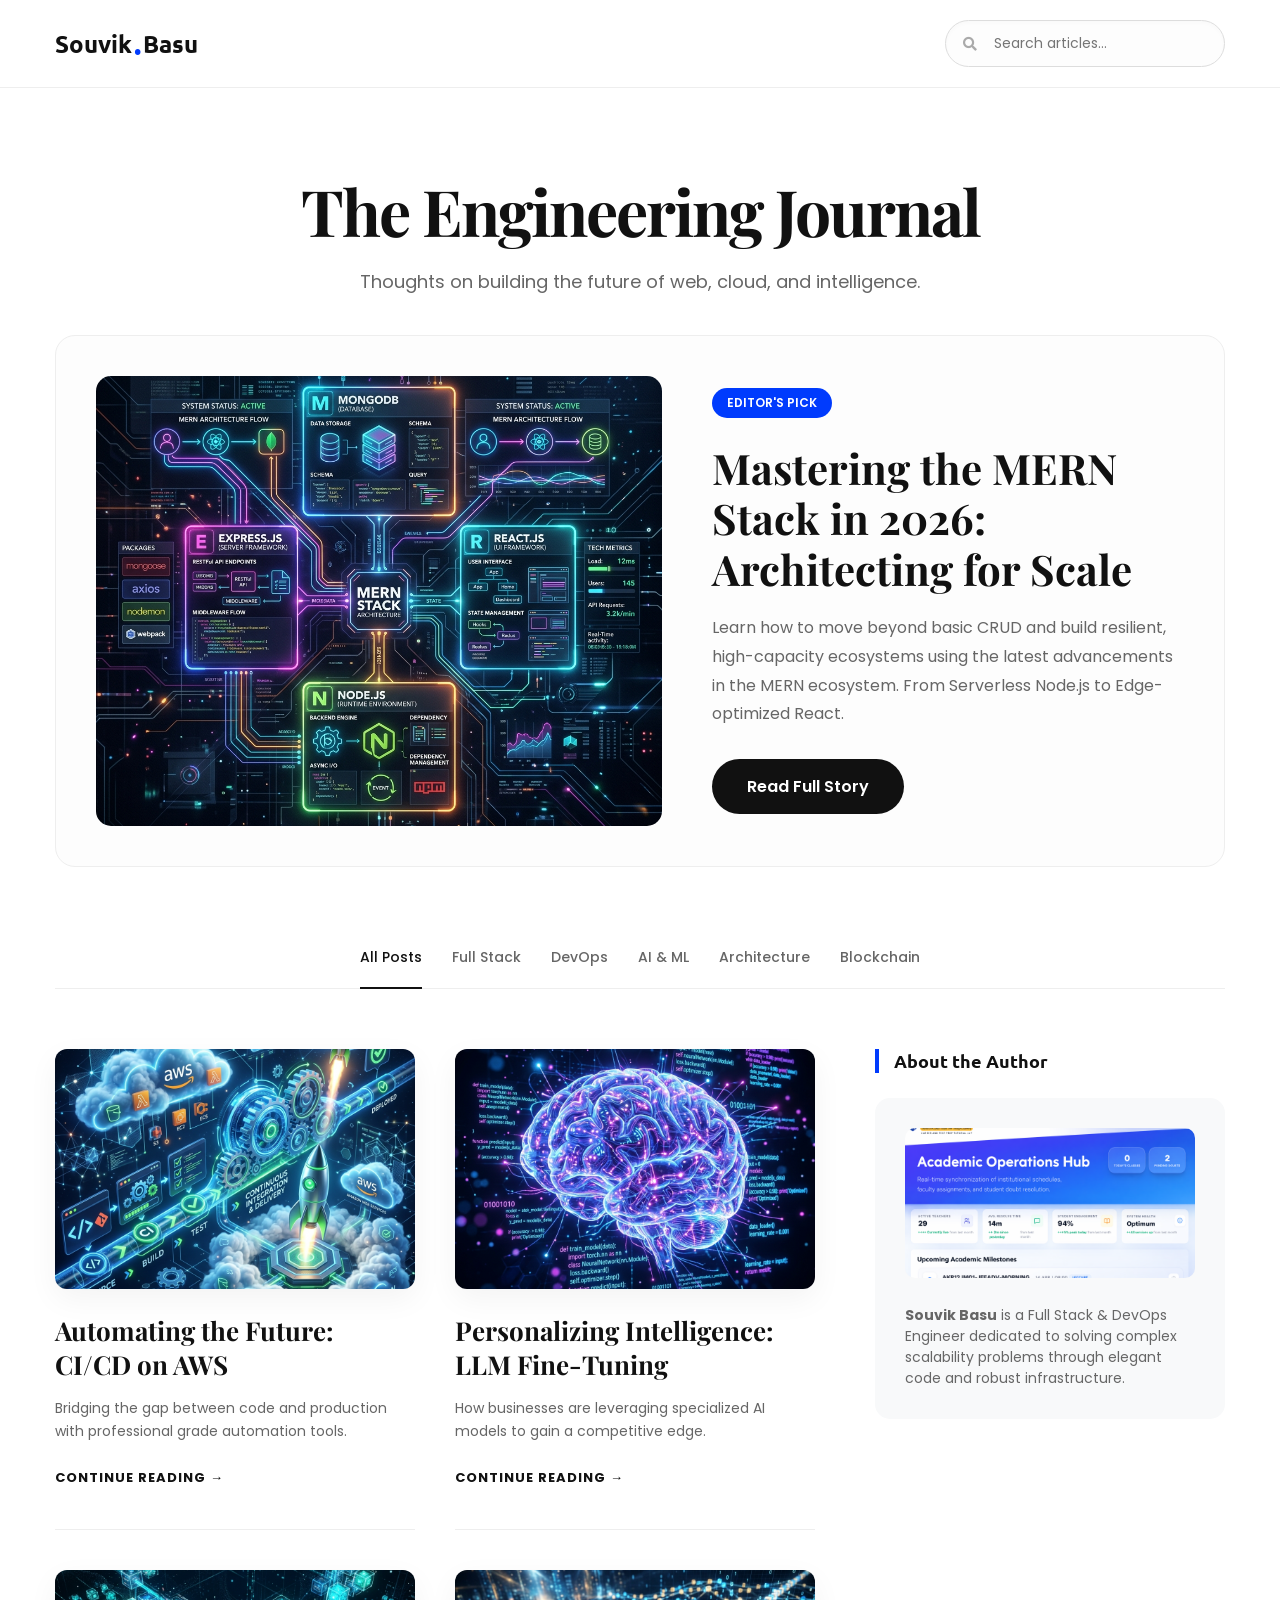
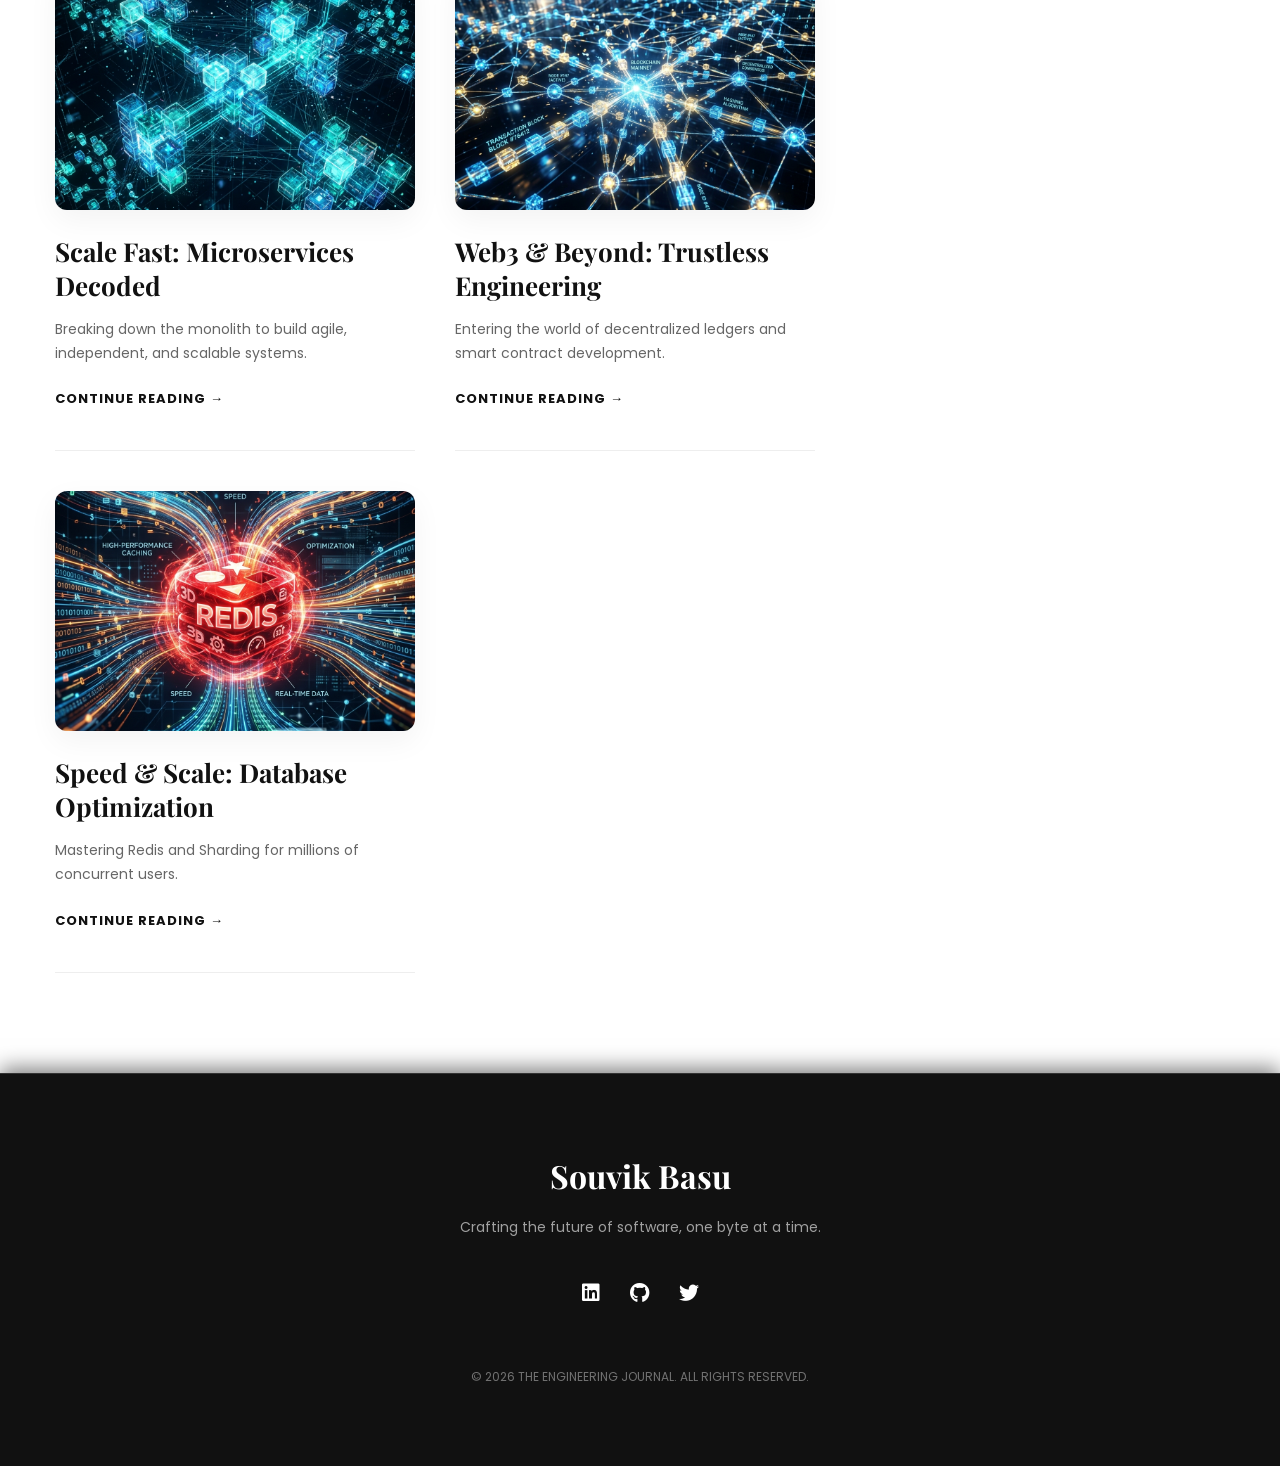
==== blogs.html @ b3b65bd6 "feat: implement blog section with new articles, image assets, and styling updates" ====
<!DOCTYPE html>
<html lang="en">
<head>
    <meta charset="UTF-8">
    <meta name="viewport" content="width=device-width, initial-scale=1.0">
    <title>The Engineering Journal | Souvik Basu</title>
    <link rel="stylesheet" href="style.css">
    <link rel="stylesheet" href="https://cdnjs.cloudflare.com/ajax/libs/font-awesome/5.15.3/css/all.min.css"/>
    <link href="https://fonts.googleapis.com/css2?family=Playfair+Display:wght@700&family=Poppins:wght@400;500;600;700&family=Ubuntu:wght@400;500;700&display=swap" rel="stylesheet">
    <style>
        :root {
            --primary-color: #111;
            --accent-blue: #003bfd;
            --text-muted: #666;
            --bg-light: #f8f9fa;
        }

        body { background: #fff; font-family: 'Poppins', sans-serif; color: #111; }
        
        .navbar {
            padding: 20px 0;
            border-bottom: 1px solid #eee;
            position: sticky;
            top: 0;
            background: rgba(255,255,255,0.95);
            backdrop-filter: blur(10px);
            z-index: 1000;
        }

        .max-width { max-width: 1250px; margin: auto; padding: 0 40px; }
        
        .nav-content { display: flex; justify-content: space-between; align-items: center; }
        .logo { font-family: 'Ubuntu', sans-serif; font-size: 24px; font-weight: 700; color: #111; text-decoration: none; }
        .logo span { color: var(--accent-blue); }

        /* Magazine Header */
        .magazine-header { padding: 80px 0 40px; text-align: center; }
        .magazine-header h1 { font-family: 'Playfair Display', serif; font-size: 64px; margin-bottom: 15px; letter-spacing: -2px; }
        .magazine-header p { font-size: 18px; color: var(--text-muted); max-width: 600px; margin: auto; }

        /* Featured Post */
        .featured-post {
            margin-bottom: 80px;
            display: grid;
            grid-template-columns: 1.2fr 1fr;
            gap: 50px;
            align-items: center;
            background: #fdfdfd;
            border-radius: 20px;
            padding: 40px;
            border: 1px solid #eee;
        }
        .featured-img { width: 100%; height: 450px; border-radius: 15px; overflow: hidden; }
        .featured-img img { width: 100%; height: 100%; object-fit: cover; transition: transform 0.5s; }
        .featured-post:hover .featured-img img { transform: scale(1.03); }
        
        .featured-content .tag { background: var(--accent-blue); color: #fff; padding: 6px 15px; border-radius: 30px; font-size: 12px; font-weight: 600; margin-bottom: 25px; display: inline-block; }
        .featured-content h2 { font-family: 'Playfair Display', serif; font-size: 42px; line-height: 1.2; margin-bottom: 20px; }
        .featured-content p { font-size: 16px; color: var(--text-muted); line-height: 1.8; margin-bottom: 30px; }
        .btn-featured { background: #111; color: #fff; padding: 15px 35px; border-radius: 30px; text-decoration: none; font-weight: 600; transition: 0.3s; display: inline-block; }
        .btn-featured:hover { background: var(--accent-blue); transform: translateY(-3px); }

        /* Category Filter */
        .filter-nav { display: flex; justify-content: center; gap: 30px; margin-bottom: 60px; border-bottom: 1px solid #eee; padding-bottom: 20px; }
        .filter-nav a { text-decoration: none; color: var(--text-muted); font-weight: 500; font-size: 14px; transition: 0.3s; position: relative; }
        .filter-nav a:hover, .filter-nav a.active { color: #111; }
        .filter-nav a.active::after { content: ''; position: absolute; bottom: -21px; left: 0; width: 100%; height: 2px; background: #111; }

        /* Blog Grid & Sidebar */
        .main-layout { display: grid; grid-template-columns: 1fr 350px; gap: 60px; }

        .blog-grid { display: grid; grid-template-columns: 1fr 1fr; gap: 40px; }
        .blog-card { 
            border-bottom: 1px solid #eee; 
            padding-bottom: 40px; 
            transition: all 0.4s cubic-bezier(0.165, 0.84, 0.44, 1);
            cursor: pointer;
            position: relative;
        }
        .blog-card:hover {
            transform: translateY(-8px);
        }
        .blog-img { 
            height: 240px; 
            border-radius: 12px; 
            overflow: hidden; 
            margin-bottom: 25px;
            box-shadow: 0 10px 30px rgba(0,0,0,0.05);
        }
        .blog-img img { 
            width: 100%; 
            height: 100%; 
            object-fit: cover; 
            transition: transform 0.6s cubic-bezier(0.165, 0.84, 0.44, 1);
        }
        .blog-card:hover .blog-img img {
            transform: scale(1.08);
        }
        .blog-info h3 { 
            font-family: 'Playfair Display', serif; 
            font-size: 26px; 
            margin-bottom: 15px; 
            line-height: 1.3;
            transition: color 0.3s;
        }
        .blog-card:hover h3 {
            color: var(--accent-blue);
        }
        .blog-info p { font-size: 14px; color: var(--text-muted); line-height: 1.7; margin-bottom: 20px; }
        .read-link { 
            color: #111; 
            font-weight: 700; 
            text-decoration: none; 
            font-size: 13px; 
            text-transform: uppercase; 
            letter-spacing: 1px;
            display: inline-flex;
            align-items: center;
            gap: 8px;
            transition: all 0.3s;
        }
        .blog-card:hover .read-link {
            color: var(--accent-blue);
            gap: 15px;
        }

        /* Sidebar Swag */
        .sidebar { position: sticky; top: 120px; height: fit-content; }
        .sidebar-section { margin-bottom: 50px; }
        .sidebar-section h4 { font-family: 'Ubuntu', sans-serif; font-size: 18px; border-left: 4px solid var(--accent-blue); padding-left: 15px; margin-bottom: 25px; }
        
        .about-box { background: var(--bg-light); padding: 30px; border-radius: 15px; }
        .about-box img { width: 100%; height: 150px; object-fit: cover; border-radius: 10px; margin-bottom: 20px; }
        .about-box p { font-size: 14px; color: var(--text-muted); }

        .newsletter-box { background: #111; color: #fff; padding: 30px; border-radius: 15px; }
        .newsletter-box input { width: 100%; padding: 12px; border: none; border-radius: 8px; margin: 20px 0 10px; background: #222; color: #fff; }
        .newsletter-box button { width: 100%; padding: 12px; border: none; border-radius: 8px; background: var(--accent-blue); color: #fff; font-weight: 600; cursor: pointer; }

        footer { background: #111; color: #fff; padding: 80px 0; text-align: center; margin-top: 100px; }

        @media (max-width: 1100px) {
            .main-layout { grid-template-columns: 1fr; }
            .featured-post { grid-template-columns: 1fr; }
            .featured-img { height: 350px; }
        }
        @media (max-width: 768px) {
            .blog-grid { grid-template-columns: 1fr; }
            .magazine-header h1 { font-size: 40px; }
        }
    </style>
</head>
<body>
    <nav class="navbar">
        <div class="max-width">
            <div class="nav-content" style="display: flex; justify-content: space-between; align-items: center; width: 100%;">
                <a href="index.html" class="logo" style="display: flex; align-items: center; gap: 2px;">Souvik<span style="color: var(--accent-blue); font-size: 30px; line-height: 0;">.</span>Basu</a>
                <div class="search-bar" style="position: relative; display: flex; align-items: center;">
                    <i class="fas fa-search" style="position: absolute; left: 18px; color: #aaa; font-size: 14px; pointer-events: none;"></i>
                    <input type="text" id="search-input" placeholder="Search articles..." style="padding: 12px 20px 12px 48px; border-radius: 30px; border: 1px solid #ddd; width: 280px; font-size: 14px; outline: none; transition: all 0.4s cubic-bezier(0.175, 0.885, 0.32, 1.275); background: #fdfdfd; font-family: 'Poppins', sans-serif; box-shadow: inset 0 2px 4px rgba(0,0,0,0.02);">
                    <style>
                        .search-bar input:focus {
                            border-color: var(--accent-blue);
                            background: #fff;
                            box-shadow: 0 10px 20px rgba(0, 59, 253, 0.08);
                            width: 350px;
                        }
                        .search-bar input:hover {
                            border-color: #bbb;
                        }
                    </style>
                </div>
            </div>
        </div>
    </nav>

    <header class="magazine-header">
        <div class="max-width">
            <h1>The Engineering Journal</h1>
            <p>Thoughts on building the future of web, cloud, and intelligence.</p>
        </div>
    </header>

    <main class="max-width">
        <!-- Featured Article -->
        <article class="featured-post" id="featured-hero">
            <div class="featured-img">
                <img src="blog images/mern-header.png" alt="MERN Stack">
            </div>
            <div class="featured-content">
                <span class="tag">EDITOR'S PICK</span>
                <h2>Mastering the MERN Stack in 2026: Architecting for Scale</h2>
                <p>Learn how to move beyond basic CRUD and build resilient, high-capacity ecosystems using the latest advancements in the MERN ecosystem. From Serverless Node.js to Edge-optimized React.</p>
                <a href="blog/mern-stack.html" class="btn-featured">Read Full Story</a>
            </div>
        </article>

        <!-- Filters -->
        <div class="filter-nav">
            <a href="#" class="filter-btn active" data-filter="all">All Posts</a>
            <a href="#" class="filter-btn" data-filter="fullstack">Full Stack</a>
            <a href="#" class="filter-btn" data-filter="devops">DevOps</a>
            <a href="#" class="filter-btn" data-filter="ai">AI & ML</a>
            <a href="#" class="filter-btn" data-filter="architecture">Architecture</a>
            <a href="#" class="filter-btn" data-filter="blockchain">Blockchain</a>
        </div>

        <div class="main-layout">
            <div class="blog-grid" id="blog-grid">
                <!-- Blog 1 (Copy of Featured for Grid) -->
                <div class="blog-card" data-category="fullstack">
                    <a href="blog/mern-stack.html" style="text-decoration: none; color: inherit; display: block;">
                        <div class="blog-img"><img src="blog images/mern-header.png" alt="MERN Stack"></div>
                        <div class="blog-info">
                            <h3>Mastering the MERN Stack in 2026</h3>
                            <p>Deep dive into creating scalable, production-ready applications with modern best practices.</p>
                            <span class="read-link">Continue Reading &rarr;</span>
                        </div>
                    </a>
                </div>

                <!-- Blog 2 -->
                <div class="blog-card" data-category="devops">
                    <a href="blog/devops-pipeline.html" style="text-decoration: none; color: inherit; display: block;">
                        <div class="blog-img"><img src="blog images/cicd-header.png" alt="DevOps"></div>
                        <div class="blog-info">
                            <h3>Automating the Future: CI/CD on AWS</h3>
                            <p>Bridging the gap between code and production with professional grade automation tools.</p>
                            <span class="read-link">Continue Reading &rarr;</span>
                        </div>
                    </a>
                </div>

                <!-- Blog 3 -->
                <div class="blog-card" data-category="ai">
                    <a href="blog/ai-finetuning.html" style="text-decoration: none; color: inherit; display: block;">
                        <div class="blog-img"><img src="blog images/ai-header.png" alt="AI LLM"></div>
                        <div class="blog-info">
                            <h3>Personalizing Intelligence: LLM Fine-Tuning</h3>
                            <p>How businesses are leveraging specialized AI models to gain a competitive edge.</p>
                            <span class="read-link">Continue Reading &rarr;</a></span>
                        </div>
                    </a>
                </div>

                <!-- Blog 4 -->
                <div class="blog-card" data-category="architecture">
                    <a href="blog/microservices-architecture.html" style="text-decoration: none; color: inherit; display: block;">
                        <div class="blog-img"><img src="blog images/micro-header.png" alt="Microservices"></div>
                        <div class="blog-info">
                            <h3>Scale Fast: Microservices Decoded</h3>
                            <p>Breaking down the monolith to build agile, independent, and scalable systems.</p>
                            <span class="read-link">Continue Reading &rarr;</span>
                        </div>
                    </a>
                </div>

                <!-- Blog 5 -->
                <div class="blog-card" data-category="blockchain">
                    <a href="blog/blockchain-basics.html" style="text-decoration: none; color: inherit; display: block;">
                        <div class="blog-img"><img src="blog images/blockchain-header.png" alt="Blockchain"></div>
                        <div class="blog-info">
                            <h3>Web3 & Beyond: Trustless Engineering</h3>
                            <p>Entering the world of decentralized ledgers and smart contract development.</p>
                            <span class="read-link">Continue Reading &rarr;</span>
                        </div>
                    </a>
                </div>

                <!-- Blog 6 -->
                <div class="blog-card" data-category="architecture">
                    <a href="blog/database-optimization.html" style="text-decoration: none; color: inherit; display: block;">
                        <div class="blog-img"><img src="blog images/db-header.png" alt="Database Optimization"></div>
                        <div class="blog-info">
                            <h3>Speed & Scale: Database Optimization</h3>
                            <p>Mastering Redis and Sharding for millions of concurrent users.</p>
                            <span class="read-link">Continue Reading &rarr;</span>
                        </div>
                    </a>
                </div>
            </div>

            <!-- Sidebar -->
            <aside class="sidebar">
                <div class="sidebar-section">
                    <h4>About the Author</h4>
                    <div class="about-box">
                        <img src="project images /adhyayanedu.png" alt="Souvik">
                        <p><strong>Souvik Basu</strong> is a Full Stack & DevOps Engineer dedicated to solving complex scalability problems through elegant code and robust infrastructure.</p>
                    </div>
                </div>
            </aside>
        </div>
    </main>

    <script>
        const searchInput = document.getElementById('search-input');
        const filterBtns = document.querySelectorAll('.filter-btn');
        const blogCards = document.querySelectorAll('.blog-card');
        const featuredHero = document.getElementById('featured-hero');
        let activeFilter = 'all';

        // Combined Filter Function
        function updateDisplay() {
            const searchTerm = searchInput.value.toLowerCase();
            let visibleInGrid = 0;

            blogCards.forEach(card => {
                const category = card.getAttribute('data-category');
                const title = card.querySelector('h3').innerText.toLowerCase();
                const text = card.querySelector('p').innerText.toLowerCase();
                
                const matchesCategory = (activeFilter === 'all' || activeFilter === category);
                const matchesSearch = (title.includes(searchTerm) || text.includes(searchTerm));

                // Redundancy check: don't show MERN in grid if we are in 'all' view with no search (it's in the hero)
                const isRedundantMern = (activeFilter === 'all' && category === 'fullstack' && searchTerm === '');

                if (matchesCategory && matchesSearch && !isRedundantMern) {
                    card.style.display = 'block';
                    card.style.animation = 'fadeIn 0.5s ease forwards';
                    visibleInGrid++;
                } else {
                    card.style.display = 'none';
                }
            });

            // Handle Hero visibility
            if (activeFilter === 'all' && searchTerm === '') {
                featuredHero.style.display = 'grid';
            } else if (activeFilter === 'fullstack' && searchTerm === '') {
                // Keep hero if specifically looking for fullstack with no search
                featuredHero.style.display = 'grid';
            } else {
                featuredHero.style.display = 'none';
            }
        }

        // Search Listener
        searchInput.addEventListener('input', updateDisplay);

        // Category Listeners
        filterBtns.forEach(btn => {
            btn.addEventListener('click', (e) => {
                e.preventDefault();
                activeFilter = btn.getAttribute('data-filter');
                filterBtns.forEach(b => b.classList.remove('active'));
                btn.classList.add('active');
                updateDisplay();
            });
        });
        
        // Initial setup
        updateDisplay();
    </script>

    <style>
        @keyframes fadeIn {
            from { opacity: 0; transform: translateY(10px); }
            to { opacity: 1; transform: translateY(0); }
        }
    </style>



    <footer>
        <div class="max-width">
            <h2 style="font-family: 'Playfair Display', serif; font-size: 32px; margin-bottom: 20px;">Souvik Basu</h2>
            <p style="opacity: 0.6; font-size: 14px; margin-bottom: 40px;">Crafting the future of software, one byte at a time.</p>
            <div style="display: flex; justify-content: center; gap: 30px; font-size: 20px;">
                <a href="https://www.linkedin.com/in/souvik-basu-99a4581a2/" target="_blank" style="color: #fff;"><i class="fab fa-linkedin"></i></a>
                <a href="#" style="color: #fff;"><i class="fab fa-github"></i></a>
                <a href="#" style="color: #fff;"><i class="fab fa-twitter"></i></a>
            </div>
            <p style="margin-top: 60px; font-size: 12px; opacity: 0.4;">&copy; 2026 THE ENGINEERING JOURNAL. ALL RIGHTS RESERVED.</p>
        </div>
    </footer>
</body>
</html>
---- style.css ----
/*  import google fonts */
@import url("https://fonts.googleapis.com/css2?family=Poppins:wght@400;500;600;700&family=Ubuntu:wght@400;500;700&display=swap");

* {
  margin: 0;
  padding: 0;
  -webkit-box-sizing: border-box;
  box-sizing: border-box;
  text-decoration: none;
}

html {
  scroll-behavior: smooth;
}

/* custom scroll bar */
::-webkit-scrollbar {
  width: 20px;
}

::-webkit-scrollbar-track {
  background: #f1f1f1;
}

::-webkit-scrollbar-thumb {
  background: #888;
}

::-webkit-scrollbar-thumb:hover {
  background: #555;
}

/* all similar content styling codes */
section {
  padding: 100px 0;
}

.max-width {
  max-width: 1300px;
  padding: 0 80px;
  margin: auto;
}

.about,
.services,
.skills,
.teams,
.contact,
footer {
  font-family: 'Poppins', sans-serif;
}

.about .about-content,
.services .serv-content,
.skills .skills-content,
.contact .contact-content {
  display: -webkit-box;
  display: -ms-flexbox;
  display: flex;
  -ms-flex-wrap: wrap;
  flex-wrap: wrap;
  -webkit-box-align: center;
  -ms-flex-align: center;
  align-items: center;
  -webkit-box-pack: justify;
  -ms-flex-pack: justify;
  justify-content: space-between;
}

section .title {
  position: relative;
  text-align: center;
  font-size: 40px;
  font-weight: 500;
  margin-bottom: 60px;
  padding-bottom: 20px;
  font-family: 'Ubuntu', sans-serif;
}

section .title::before {
  content: "";
  position: absolute;
  bottom: 0px;
  left: 50%;
  width: 180px;
  height: 3px;
  background: #111;
  -webkit-transform: translateX(-50%);
  transform: translateX(-50%);
}

section .title::after {
  position: absolute;
  bottom: -8px;
  left: 50%;
  font-size: 20px;
  color: #03f8f8;
  padding: 0 5px;
  background: #fff;
  -webkit-transform: translateX(-50%);
  transform: translateX(-50%);
}

/* navbar styling */
.navbar {
  position: fixed;
  width: 100%;
  z-index: 999;
  padding: 30px 0;
  font-family: 'Ubuntu', sans-serif;
  -webkit-transition: all 0.3s ease;
  transition: all 0.3s ease;
}

.navbar.sticky {
  padding: 15px 0;
  background: #003bfd;
}

.navbar .max-width {
  display: -webkit-box;
  display: -ms-flexbox;
  display: flex;
  -webkit-box-align: center;
  -ms-flex-align: center;
  align-items: center;
  -webkit-box-pack: justify;
  -ms-flex-pack: justify;
  justify-content: space-between;
}

.navbar .logo a {
  color: #fff;
  font-size: 35px;
  font-weight: 600;
}

.navbar .logo a span {
  color: #003bfd;
  -webkit-transition: all 0.3s ease;
  transition: all 0.3s ease;
}

.navbar.sticky .logo a span {
  color: #fff;
}

.navbar .menu li {
  list-style: none;
  display: inline-block;
}

.navbar .menu li a {
  display: block;
  color: #fff;
  font-size: 18px;
  font-weight: 500;
  margin-left: 25px;
  -webkit-transition: color 0.3s ease;
  transition: color 0.3s ease;
}

.navbar .menu li a:hover {
  color: #003bfd;
}

.navbar.sticky .menu li a:hover {
  color: #fff;
}

/* menu btn styling */
.menu-btn {
  color: #fff;
  font-size: 23px;
  cursor: pointer;
  display: none;
}

.scroll-up-btn {
  position: fixed;
  height: 45px;
  width: 42px;
  background: #003bfd;
  right: 30px;
  bottom: 10px;
  text-align: center;
  line-height: 45px;
  color: #fff;
  z-index: 9999;
  font-size: 30px;
  border-radius: 6px;
  border-bottom-width: 2px;
  cursor: pointer;
  opacity: 0;
  pointer-events: none;
  -webkit-transition: all 0.3s ease;
  transition: all 0.3s ease;
}

.scroll-up-btn.show {
  bottom: 30px;
  opacity: 1;
  pointer-events: auto;
}

.scroll-up-btn:hover {
  -webkit-filter: brightness(90%);
  filter: brightness(90%);
}

/* home section styling */
.home {
  display: -webkit-box;
  display: -ms-flexbox;
  display: flex;
  background: url("/banner1 .jpg") no-repeat center;
  height: 100vh;
  color: #fff;
  min-height: 500px;
  background-size: cover;
  background-attachment: fixed;
  font-family: 'Ubuntu', sans-serif;
}

.home .max-width {
  width: 100%;
  display: -webkit-box;
  display: -ms-flexbox;
  display: flex;
}

.home .max-width .row {
  margin-right: 0;
}

.home .home-content .text-1 {
  font-size: 27px;
}

.home .home-content .text-2 {
  font-size: 75px;
  font-weight: 600;
  margin-left: -3px;
}

.home .home-content .text-3 {
  font-size: 40px;
  margin: 5px 0;
}

.home .home-content .text-3 span {
  color: #003bfd;
  font-weight: 500;
}

.home .home-content a {
  display: inline-block;
  background: #003bfd;
  color: #fff;
  font-size: 25px;
  padding: 12px 36px;
  margin-top: 20px;
  font-weight: 400;
  border-radius: 6px;
  border: 2px solid #003bfd;
  -webkit-transition: all 0.3s ease;
  transition: all 0.3s ease;
}

.home .home-content a:hover {
  color: #003bfd;
  background: none;
}

/* about section styling */
.about .title::after {
  content: "who i am";
  color: blue;
}

.about .about-content .left {
  width: 45%;
}

.about .about-content .left img {
  height: 400px;
  width: 400px;
  -o-object-fit: cover;
  object-fit: cover;
  border-radius: 6px;
}

.about .about-content .right {
  width: 55%;
}

.about .about-content .right .text {
  font-size: 25px;
  font-weight: 600;
  margin-bottom: 10px;
}

.about .about-content .right .text span {
  color: #003bfd;
}

.about .about-content .right p {
  text-align: justify;
}

.about .about-content .right a {
  display: inline-block;
  background: #003bfd;
  color: #fff;
  font-size: 20px;
  font-weight: 500;
  padding: 10px 30px;
  margin-top: 20px;
  border-radius: 6px;
  border: 2px solid #003bfd;
  -webkit-transition: all 0.3s ease;
  transition: all 0.3s ease;
}

.about .about-content .right a:hover {
  color: #003bfd;
  background: none;
}

/* services section styling */
.services,
.teams {
  color: #fff;
  background: #111;
}

.services .title::before,
.teams .title::before {
  background: #fff;
}

.services .title::after,
.teams .title::after {
  background: #111;
  content: "what i provide";
}

.services .serv-content .card {
  width: calc(33% - 20px);
  background: #222;
  text-align: center;
  border-radius: 6px;
  padding: 50px 25px;
  cursor: pointer;
  -webkit-transition: all 0.3s ease;
  transition: all 0.3s ease;
}

.services .serv-content .card:hover {
  background: #003bfd;
}

.services .serv-content .card .box {
  -webkit-transition: all 0.3s ease;
  transition: all 0.3s ease;
}

.services .serv-content .card:hover .box {
  -webkit-transform: scale(1.05);
  transform: scale(1.05);
}

.services .serv-content .card i {
  font-size: 50px;
  color: #003bfd;
  -webkit-transition: color 0.3s ease;
  transition: color 0.3s ease;
}

.services .serv-content .card:hover i {
  color: #fff;
}

.services .serv-content .card .text {
  font-size: 25px;
  font-weight: 500;
  margin: 10px 0 7px 0;
}

/* skills section styling */
.skills .title::after {
  content: "what i know";
}

.skills .skills-content .column {
  width: calc(50% - 30px);
}

.skills .skills-content .left .text {
  font-size: 20px;
  font-weight: 600;
  margin-bottom: 10px;
}

.skills .skills-content .left p {
  text-align: justify;
}

.skills .skills-content .left a {
  display: inline-block;
  background: #003bfd;
  color: #fff;
  font-size: 18px;
  font-weight: 500;
  padding: 8px 16px;
  margin-top: 20px;
  border-radius: 6px;
  border: 2px solid #003bfd;
  -webkit-transition: all 0.3s ease;
  transition: all 0.3s ease;
}

.skills .skills-content .left a:hover {
  color: #003bfd;
  background: none;
}

.skills .skills-content .right .bars {
  margin-bottom: 15px;
}

.skills .skills-content .right .info {
  display: -webkit-box;
  display: -ms-flexbox;
  display: flex;
  margin-bottom: 5px;
  -webkit-box-align: center;
  -ms-flex-align: center;
  align-items: center;
  -webkit-box-pack: justify;
  -ms-flex-pack: justify;
  justify-content: space-between;
}

.skills .skills-content .right span {
  font-weight: 500;
  font-size: 18px;
}

.skills .skills-content .right .line {
  height: 5px;
  width: 100%;
  background: lightgrey;
  position: relative;
}

.skills .skills-content .right .line::before {
  content: "";
  position: absolute;
  height: 100%;
  left: 0;
  top: 0;
  background: #003bfd;
}

.skills-content .right .html::before {
  width: 100%;
}

.skills-content .right .css::before {
  width: 100%;
}

.skills-content .right .js::before {
  width: 100%;
}

.skills-content .right .php::before {
  width: 100%;
}

.skills-content .right .mysql::before {
  width: 100%;
}

/* teams section styling */
.teams .title::after {
  content: "who with me";
}

.teams .carousel .card {
  background: #222;
  border-radius: 6px;
  padding: 25px 35px;
  text-align: center;
  overflow: hidden;
  -webkit-transition: all 0.3s ease;
  transition: all 0.3s ease;
}

.teams .carousel .card:hover {
  background: #003bfd;
}

.teams .carousel .card .box {
  display: -webkit-box;
  display: -ms-flexbox;
  display: flex;
  -webkit-box-orient: vertical;
  -webkit-box-direction: normal;
  -ms-flex-direction: column;
  flex-direction: column;
  -webkit-box-align: center;
  -ms-flex-align: center;
  align-items: center;
  -webkit-box-pack: center;
  -ms-flex-pack: center;
  justify-content: center;
  -webkit-transition: all 0.3s ease;
  transition: all 0.3s ease;
}

.teams .carousel .card:hover .box {
  -webkit-transform: scale(1.05);
  transform: scale(1.05);
}

.teams .carousel .card .text {
  font-size: 25px;
  font-weight: 500;
  margin: 10px 0 7px 0;
}

.teams .carousel .card img {
  height: 150px;
  width: 150px;
  -o-object-fit: cover;
  object-fit: cover;
  border-radius: 50%;
  border: 5px solid #003bfd;
  -webkit-transition: all 0.3s ease;
  transition: all 0.3s ease;
}

.teams .carousel .card:hover img {
  border-color: #fff;
}

.owl-dots {
  text-align: center;
  margin-top: 20px;
}

.owl-dot {
  height: 13px;
  width: 13px;
  margin: 0 5px;
  outline: none !important;
  border-radius: 50%;
  border: 2px solid #003bfd !important;
  -webkit-transition: all 0.3s ease;
  transition: all 0.3s ease;
}

.owl-dot.active {
  width: 35px;
  border-radius: 14px;
}

.owl-dot.active,
.owl-dot:hover {
  background: #003bfd !important;
}

/* contact section styling */
.contact .title::after {
  content: "get in touch";
  background-color: #fff;
}

.contact .contact-content .column {
  width: calc(50% - 30px);
}

.contact .contact-content .text {
  font-size: 20px;
  font-weight: 600;
  margin-bottom: 10px;
}

.contact .contact-content .left p {
  text-align: justify;
}

.contact .contact-content .left .icons {
  margin: 10px 0;
}

.contact .contact-content .row {
  display: -webkit-box;
  display: -ms-flexbox;
  display: flex;
  height: 65px;
  -webkit-box-align: center;
  -ms-flex-align: center;
  align-items: center;
}

.contact .contact-content .row .info {
  margin-left: 30px;
}

.contact .contact-content .row i {
  font-size: 25px;
  color: #003bfd;
}

.contact .contact-content .info .head {
  font-weight: 500;
}

.contact .contact-content .info .sub-title {
  color: #333;
}

.contact .right form .fields {
  display: -webkit-box;
  display: -ms-flexbox;
  display: flex;
}

.contact .right form .field,
.contact .right form .fields .field {
  height: 45px;
  width: 100%;
  margin-bottom: 15px;
}

.contact .right form .textarea {
  height: 80px;
  width: 100%;
}

.contact .right form .name {
  margin-right: 10px;
}

.contact .right form .field input,
.contact .right form .textarea textarea {
  height: 100%;
  width: 100%;
  border: 1px solid lightgrey;
  border-radius: 6px;
  outline: none;
  padding: 0 15px;
  font-size: 17px;
  font-family: 'Poppins', sans-serif;
  -webkit-transition: all 0.3s ease;
  transition: all 0.3s ease;
}

.contact .right form .field input:focus,
.contact .right form .textarea textarea:focus {
  border-color: #003bfd;
}

.contact .right form .textarea textarea {
  padding-top: 10px;
  resize: none;
}

.contact .right form .button-area {
  display: -webkit-box;
  display: -ms-flexbox;
  display: flex;
  -webkit-box-align: center;
  -ms-flex-align: center;
  align-items: center;
}

.right form .button-area button {
  color: #fff;
  display: block;
  width: 160px !important;
  height: 45px;
  outline: none;
  font-size: 18px;
  font-weight: 500;
  border-radius: 6px;
  cursor: pointer;
  -ms-flex-wrap: nowrap;
  flex-wrap: nowrap;
  background: #003bfd;
  border: 2px solid #003bfd;
  -webkit-transition: all 0.3s ease;
  transition: all 0.3s ease;
}

.right form .button-area button:hover {
  color: #003bfd;
  background: none;
}

/* footer section styling */
footer {
    background: linear-gradient(135deg, #0b0b0b 0%, #1a1a1a 100%);
    padding: 30px 23px;
    color: #fff;
    text-align: center;
    position: relative;
    box-shadow: 0 -5px 20px rgba(0,0,0,0.5);
    border-top: 1px solid #333;
}

.footer-content {
    display: flex;
    flex-direction: column;
    align-items: center;
    justify-content: center;
    font-size: 16px;
    letter-spacing: 1px;
}

.footer-content span {
    display: flex;
    align-items: center;
    gap: 8px;
}

footer span a.creator-name {
    color: #003bfd;
    text-decoration: none;
    font-weight: 600;
    font-size: 20px;
    transition: all 0.3s ease;
    text-shadow: 0 0 10px rgba(0, 59, 253, 0.4);
}

footer span a.creator-name:hover {
    color: #03f8f8;
    text-shadow: 0 0 20px rgba(3, 248, 248, 0.8);
    transform: scale(1.05);
}

.heart-icon {
    color: #ff0040;
    animation: heartbeat 1.5s infinite;
}

@keyframes heartbeat {
    0% { transform: scale(1); }
    15% { transform: scale(1.3); }
    30% { transform: scale(1); }
    45% { transform: scale(1.3); }
    60% { transform: scale(1); }
    100% { transform: scale(1); }
}

.copyright-text {
    margin-top: 10px;
    font-size: 14px;
    color: #aaaaaa;
}

/* responsive media query start */
@media (max-width: 1104px) {
  .about .about-content .left img {
    height: 350px;
    width: 350px;
  }
}

@media (max-width: 991px) {
  .max-width {
    padding: 0 50px;
  }
}

@media (max-width: 947px) {
  .menu-btn {
    display: block;
    z-index: 999;
  }

  .menu-btn i.active:before {
    content: "\f00d";
  }

  .navbar .menu {
    position: fixed;
    height: 100vh;
    width: 100%;
    left: -100%;
    top: 0;
    background: #111;
    text-align: center;
    padding-top: 80px;
    -webkit-transition: all 0.3s ease;
    transition: all 0.3s ease;
  }

  .navbar .menu.active {
    left: 0;
  }

  .navbar .menu li {
    display: block;
  }

  .navbar .menu li a {
    display: inline-block;
    margin: 20px 0;
    font-size: 25px;
  }

  .home .home-content .text-2 {
    font-size: 70px;
  }

  .home .home-content .text-3 {
    font-size: 35px;
  }

  .home .home-content a {
    font-size: 23px;
    padding: 10px 30px;
  }

  .max-width {
    max-width: 930px;
  }

  .about .about-content .column {
    width: 100%;
  }

  .about .about-content .left {
    display: -webkit-box;
    display: -ms-flexbox;
    display: flex;
    -webkit-box-pack: center;
    -ms-flex-pack: center;
    justify-content: center;
    margin: 0 auto 60px;
  }

  .about .about-content .right {
    -webkit-box-flex: 100%;
    -ms-flex: 100%;
    flex: 100%;
  }

  .services .serv-content .card {
    width: calc(50% - 10px);
    margin-bottom: 20px;
  }

  .skills .skills-content .column,
  .contact .contact-content .column {
    width: 100%;
    margin-bottom: 35px;
  }
}

@media (max-width: 690px) {
  .home {
    background: linear-gradient(-45deg, #0b0f19, #001440, #051428, #111) !important;
    background-size: 300% 300% !important;
    animation: mobileGradientBG 12s ease infinite !important;
    position: relative;
    overflow: hidden;
  }
}

/* --- New Section Styles --- */

/* Work Section */
.work .title::after {
    content: "what I've built";
}

.project-item:hover img {
    transform: scale(1.1);
}

.project-item:hover .project-overlay {
    opacity: 1 !important;
}

/* Blog Section */
.blog .title::after {
    content: "latest thoughts";
}

.blog-card:hover {
    transform: translateY(-10px);
    box-shadow: 0 20px 40px rgba(0,0,0,0.12) !important;
}

.blog-card:hover .blog-img img {
    transform: scale(1.1);
}

.blog-img img {
    transition: transform 0.5s ease;
}

/* Modal Enhancements */
#projectModal::-webkit-scrollbar {
    width: 8px;
}

#projectModal::-webkit-scrollbar-track {
    background: #f1f1f1;
}

#projectModal::-webkit-scrollbar-thumb {
    background: #003bfd;
    border-radius: 10px;
}

@keyframes spin {
    0% { transform: rotate(0deg); }
    100% { transform: rotate(360deg); }
}

.cs-item h4 {
    font-family: 'Ubuntu', sans-serif;
    font-weight: 700;
}

#viewDemoBtn:hover {
    transform: translateY(-3px);
    box-shadow: 0 6px 20px rgba(0, 59, 253, 0.4);
    background: #002db3;
}

#backToCaseStudy:hover {
    background: #003bfd;
    color: #fff;
}

/* Animations */
@keyframes fadeInUp {
    from {
        opacity: 0;
        transform: translateY(30px);
    }
    to {
        opacity: 1;
        transform: translateY(0);
    }
}

.project-item, .blog-card {
    animation: fadeInUp 0.8s ease backwards;
}

.project-item:nth-child(2) { animation-delay: 0.2s; }
.project-item:nth-child(3) { animation-delay: 0.4s; }
.project-item:nth-child(4) { animation-delay: 0.6s; }

@media (max-width: 947px) {


  .home::before {
    content: '';
    position: absolute;
    width: 300px;
    height: 300px;
    background: radial-gradient(circle, rgba(0, 59, 253, 0.35) 0%, transparent 70%);
    top: -50px;
    left: -100px;
    border-radius: 50%;
    animation: mobileFloat 8s infinite alternate ease-in-out;
    z-index: 0;
  }

  .home::after {
    content: '';
    position: absolute;
    width: 350px;
    height: 350px;
    background: radial-gradient(circle, rgba(3, 248, 248, 0.15) 0%, transparent 70%);
    bottom: -100px;
    right: -100px;
    border-radius: 50%;
    animation: mobileFloat 12s infinite alternate-reverse ease-in-out;
    z-index: 0;
  }

  .home .max-width {
    position: relative;
    z-index: 1;
  }

  @keyframes mobileGradientBG {
    0% { background-position: 0% 50%; }
    50% { background-position: 100% 50%; }
    100% { background-position: 0% 50%; }
  }

  @keyframes mobileFloat {
    0% { transform: translate(0, 0) scale(1); }
    100% { transform: translate(40px, 60px) scale(1.1); }
  }

  .max-width {
    padding: 0 23px;
  }

  .home .home-content .text-2 {
    font-size: 60px;
  }

  .home .home-content .text-3 {
    font-size: 32px;
  }

  .home .home-content a {
    font-size: 20px;
  }

  .services .serv-content .card {
    width: 100%;
  }
}

@media (max-width: 500px) {
  .home .home-content .text-2 {
    font-size: 50px;
  }

  .home .home-content .text-3 {
    font-size: 27px;
  }

  .about .about-content .right .text,
  .skills .skills-content .left .text {
    font-size: 19px;
  }

  .contact .right form .fields {
    -webkit-box-orient: vertical;
    -webkit-box-direction: normal;
    -ms-flex-direction: column;
    flex-direction: column;
  }

  .contact .right form .name,
  .contact .right form .email {
    margin: 0;
  }

  .right form .error-box {
    width: 150px;
  }

  .scroll-up-btn {
    right: 15px;
    bottom: 15px;
    height: 38px;
    width: 35px;
    font-size: 23px;
    line-height: 38px;
  }
}

/* .projects {
  display: -webkit-box;
  display: -ms-flexbox;
  display: flex;
  background-color: white;
  position: relative;
}

.projects .max-width .title {
  color: black;
}

.column-lefts {
  display: -webkit-box;
  display: -ms-flexbox;
  display: flex;
}

.fa {
  padding: 45px 45px 45px;
  font-size: 30px;
  width: 130px;
  text-align: center;
  text-decoration: none;
  border-radius: 50%;
  margin: 15px 52px;
  -webkit-transform: scale(150%);
  transform: scale(150%);
  opacity: 100%;
  border-radius: 250px;
  border: 2px solid;
}

.fa:hover {
  color: black;
  background: none;
}


.fa-facebook {
  background: #3B5998;
  color: white;
}

.fa-twitter {
  background: #55ACEE;
  color: white;
}

.fa-google {
  background: #dd4b39;
  color: white;
}

.fa-linkedin {
  background: #007bb5;
  color: white;
}

.fa-youtube {
  background: #bb0000;
  color: white;
}

.fa-instagram {
  background: #125688;
  color: white;
}

.fa-pinterest {
  background: #cb2027;
  color: white;
}

#projects {
  padding: 10rem 0;
}

#projects .item {
  display: -webkit-box;
  display: -ms-flexbox;
  display: flex;
  -webkit-box-align: center;
  -ms-flex-align: center;
  align-items: center;
  -webkit-box-pack: center;
  -ms-flex-pack: center;
  justify-content: center;
  max-width: 800px;
  margin: 0 auto;
  margin-bottom: 15rem;
}

#projects .item:nth-of-type(even) {
  -webkit-box-orient: horizontal;
  -webkit-box-direction: reverse;
  -ms-flex-direction: row-reverse;
  flex-direction: row-reverse;
}

#projects .item .left {
  -webkit-box-flex: 1;
  -ms-flex: 1;
  flex: 1;
}

#projects .item .right {
  margin-left: -150px;
  -webkit-box-flex: 1;
  -ms-flex: 1;
  flex: 1;
  background-color: var(--body-bg);
  padding: 5rem 3rem;
  border-radius: 12px;
  -webkit-box-shadow: 0px 0px 20px #00000028;
  box-shadow: 0px 0px 20px #00000028;
  z-index: 2;
}

#projects .item:nth-of-type(even) .right {
  margin-left: 0;
}

#projects .item:nth-of-type(even) .left {
  margin-left: -150px;
}

#projects .item .left .img {
  height: 400px;
  width: 300px;
  overflow: hidden;
  border-radius: 12px;
  overflow: hidden;
  -webkit-box-shadow: 0px 0px 20px #4705fc33;
  box-shadow: 0px 0px 20px #4705fc33;
  position: relative;
}

#projects .item .left .img::after {
  content: '';
  position: absolute;
  left: 0;
  top: 0;
  height: 100%;
  width: 100%;
  background-color: #5a24ed38;
}

#projects .item .left .img img {
  -o-object-fit: cover;
  object-fit: cover;
  -webkit-transition: 0.3s ease transform;
  transition: 0.3s ease transform;
}

#projects .item:hover .left .img img {
  -webkit-transform: scale(1.1);
  transform: scale(1.1);
  z-index: 1;
}

#projects .item .right .project-title {
  font-size: 2.5rem;
  font-family: 'Montserrat';
  margin-bottom: 1rem;
}

#projects .item .right .project-sub-title {
  font-size: 1.6rem;
  margin-bottom: 2rem;
}

#projects .item .right .project-desc {
  color: var(--secondary-gray);
  margin-bottom: 3rem;
}

#projects .item .right .external-link {
  display: -webkit-box;
  display: -ms-flexbox;
  display: flex;
  -webkit-box-align: center;
  -ms-flex-align: center;
  align-items: center;
  -webkit-box-pack: center;
  -ms-flex-pack: center;
  justify-content: center;
  gap: 1rem;
  padding: calc(0.6em - 4px) calc(1.6em - 4px);
}

#projects .item .right .external-link svg {
  width: 25px;
}

@media only screen and (max-width: 768px) {
  #projects .item {
    -webkit-box-orient: vertical;
    -webkit-box-direction: normal;
    -ms-flex-direction: column;
    flex-direction: column;
  }

  #projects .item .left {
    width: 100%;
  }

  #projects .item .right {
    margin-left: 0;
    width: 90%;
    margin-top: -150px;
  }

  #projects .item:nth-of-type(even) {
    -webkit-box-orient: vertical;
    -webkit-box-direction: normal;
    -ms-flex-direction: column;
    flex-direction: column;
  }

  #projects .item:nth-of-type(even) .left {
    margin-left: 0;
  }
}

@media only screen and (max-width: 450px) {
  #projects .item .right .buttons {
    -webkit-box-orient: vertical;
    -webkit-box-direction: normal;
    -ms-flex-direction: column;
    flex-direction: column;
  }

  #projects .item .right .buttons a {
    width: 100%;
    text-align: center;
  }
} */

#preloader {
  background: #000 url(/loader.gif) no-repeat center;
  background-size: 10%;
  height: 100vh;
  width: 100%;
  position: fixed;
  z-index: 100;
}
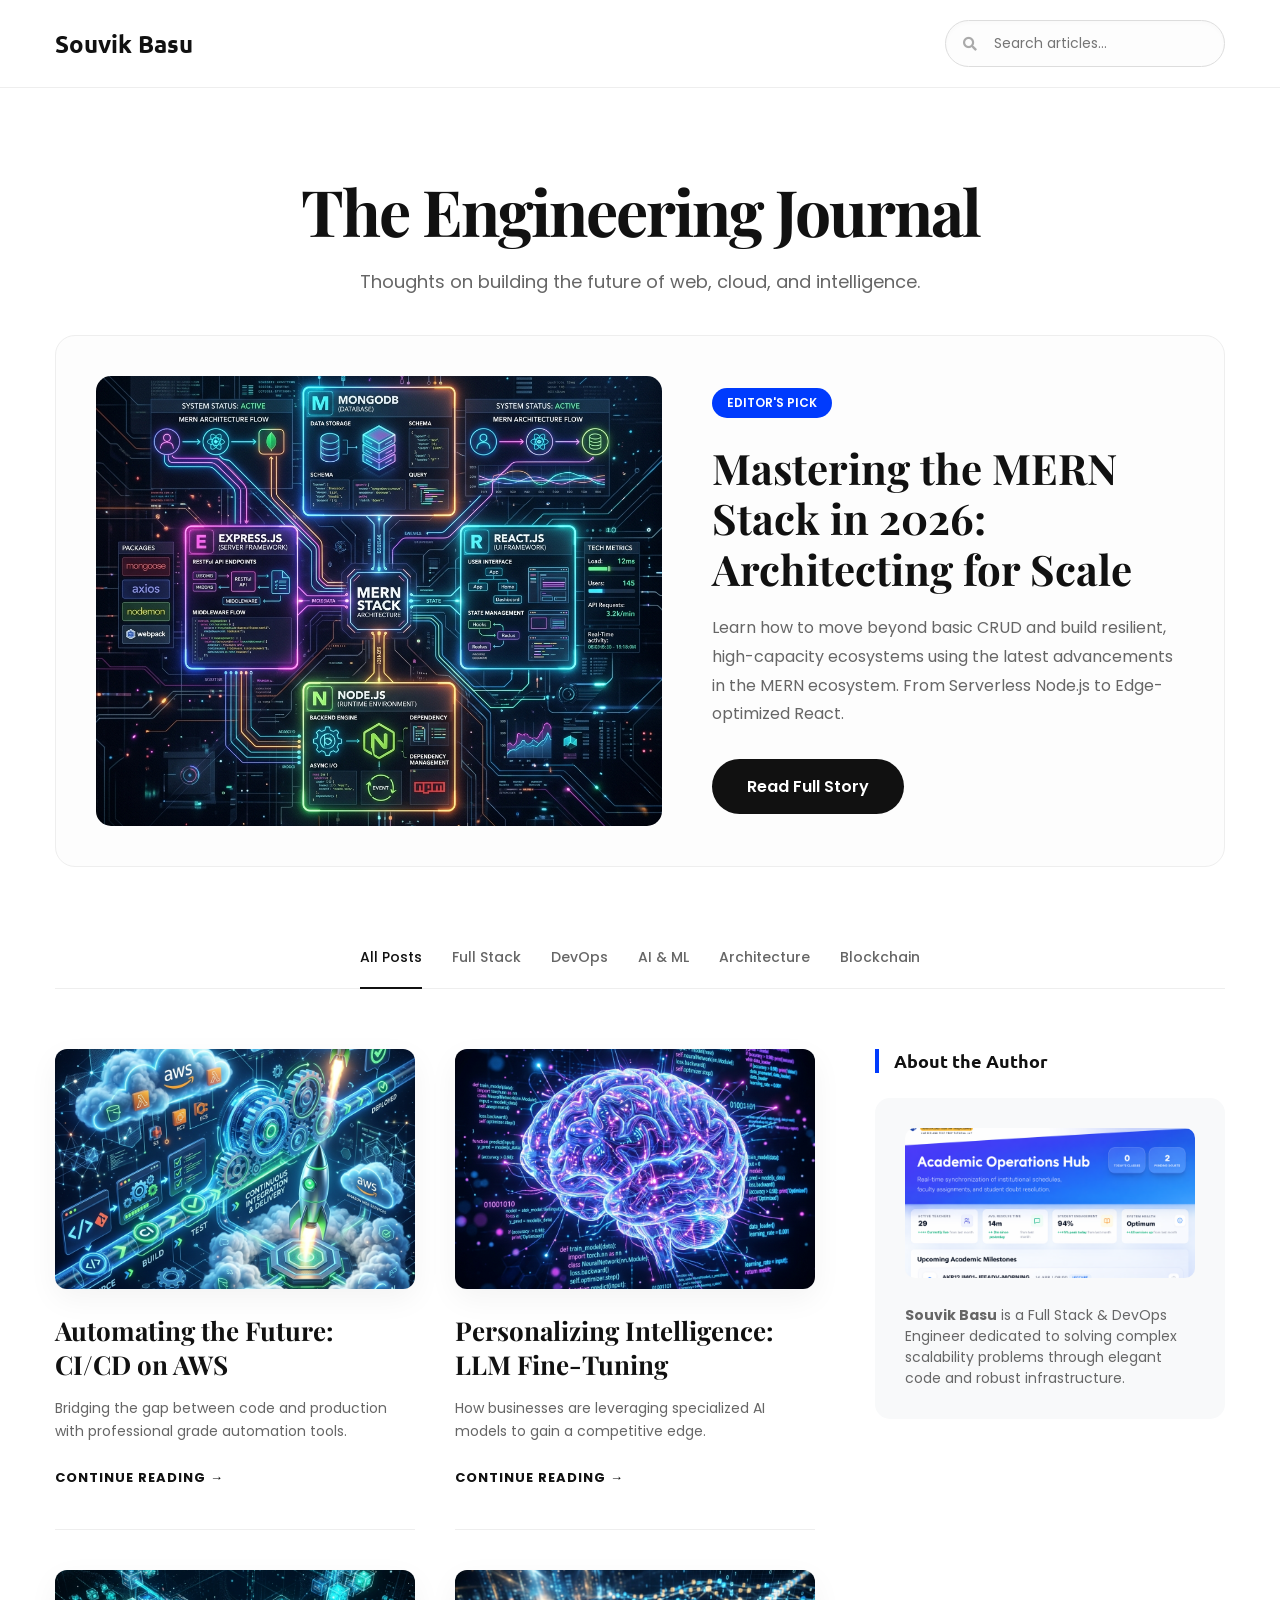
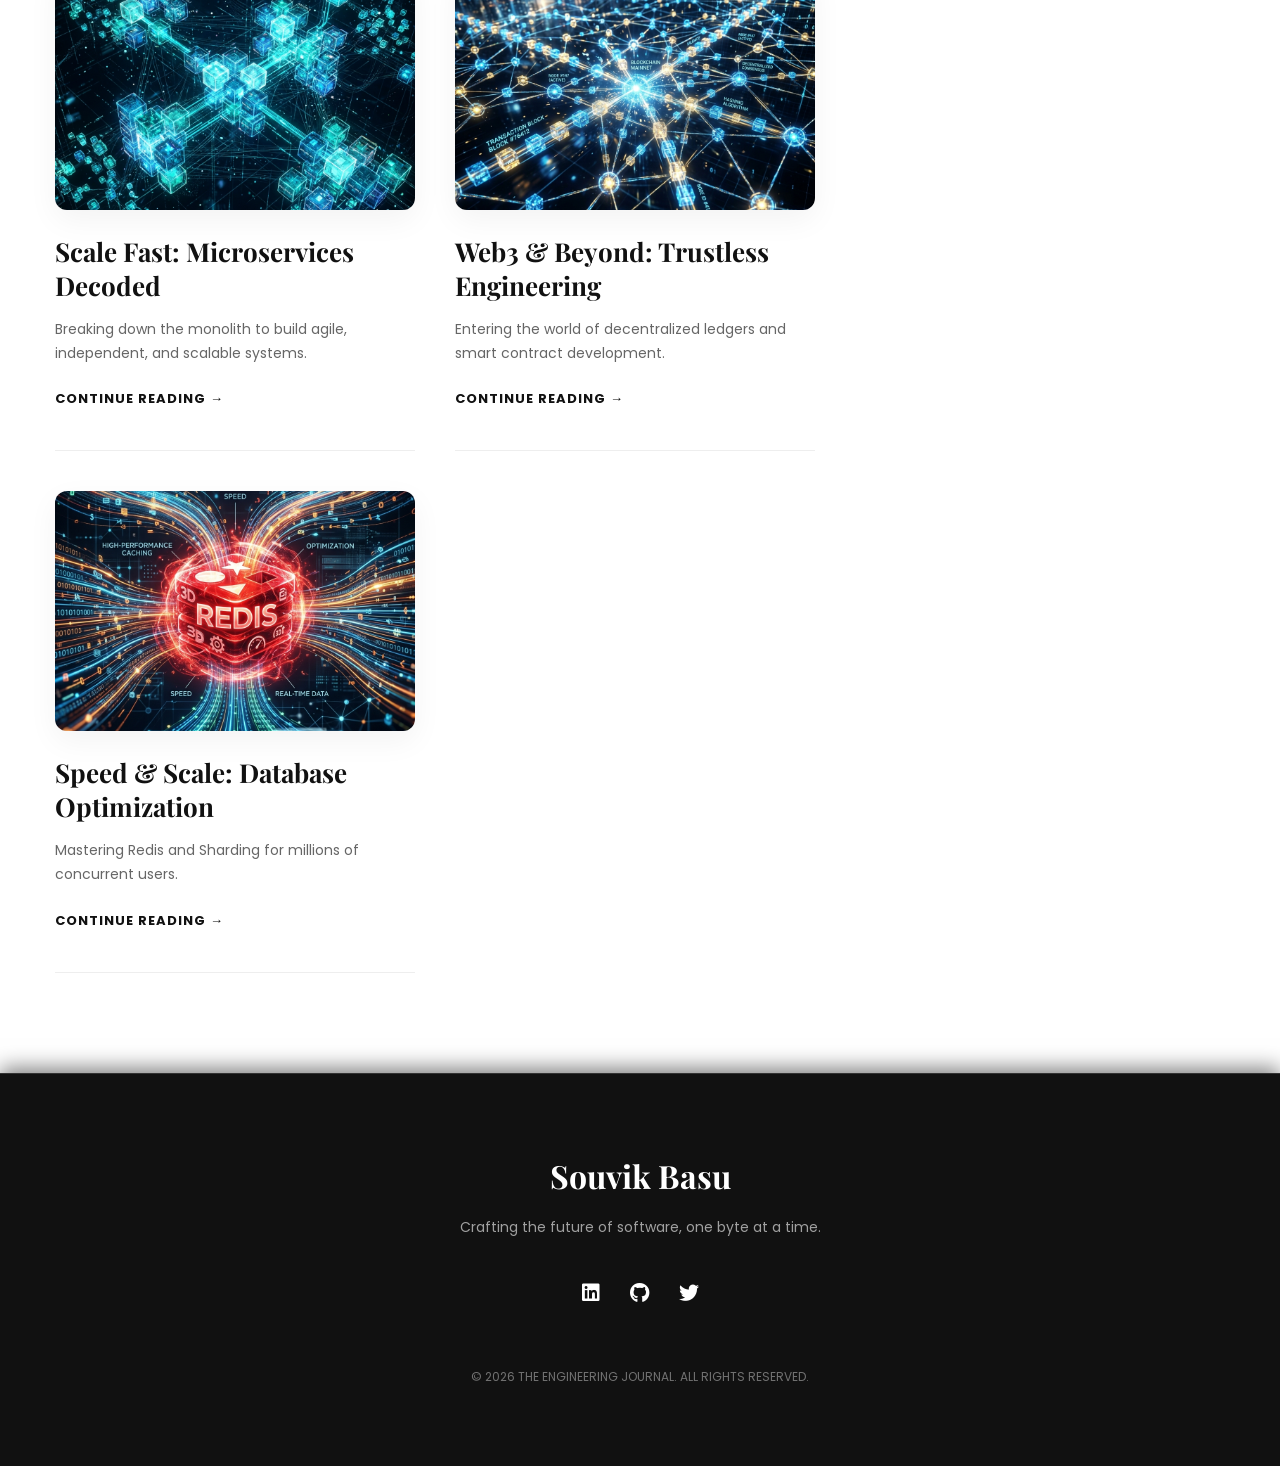
==== commit fa0906ea: "style: remove period from logo text in navigation headers" ====
--- a/blogs.html
+++ b/blogs.html
@@ -154,7 +154,7 @@
     <nav class="navbar">
         <div class="max-width">
             <div class="nav-content" style="display: flex; justify-content: space-between; align-items: center; width: 100%;">
-                <a href="index.html" class="logo" style="display: flex; align-items: center; gap: 2px;">Souvik<span style="color: var(--accent-blue); font-size: 30px; line-height: 0;">.</span>Basu</a>
+                <a href="index.html" class="logo" style="display: flex; align-items: center; gap: 2px; font-weight: 700; font-size: 24px;">Souvik Basu</a>
                 <div class="search-bar" style="position: relative; display: flex; align-items: center;">
                     <i class="fas fa-search" style="position: absolute; left: 18px; color: #aaa; font-size: 14px; pointer-events: none;"></i>
                     <input type="text" id="search-input" placeholder="Search articles..." style="padding: 12px 20px 12px 48px; border-radius: 30px; border: 1px solid #ddd; width: 280px; font-size: 14px; outline: none; transition: all 0.4s cubic-bezier(0.175, 0.885, 0.32, 1.275); background: #fdfdfd; font-family: 'Poppins', sans-serif; box-shadow: inset 0 2px 4px rgba(0,0,0,0.02);">
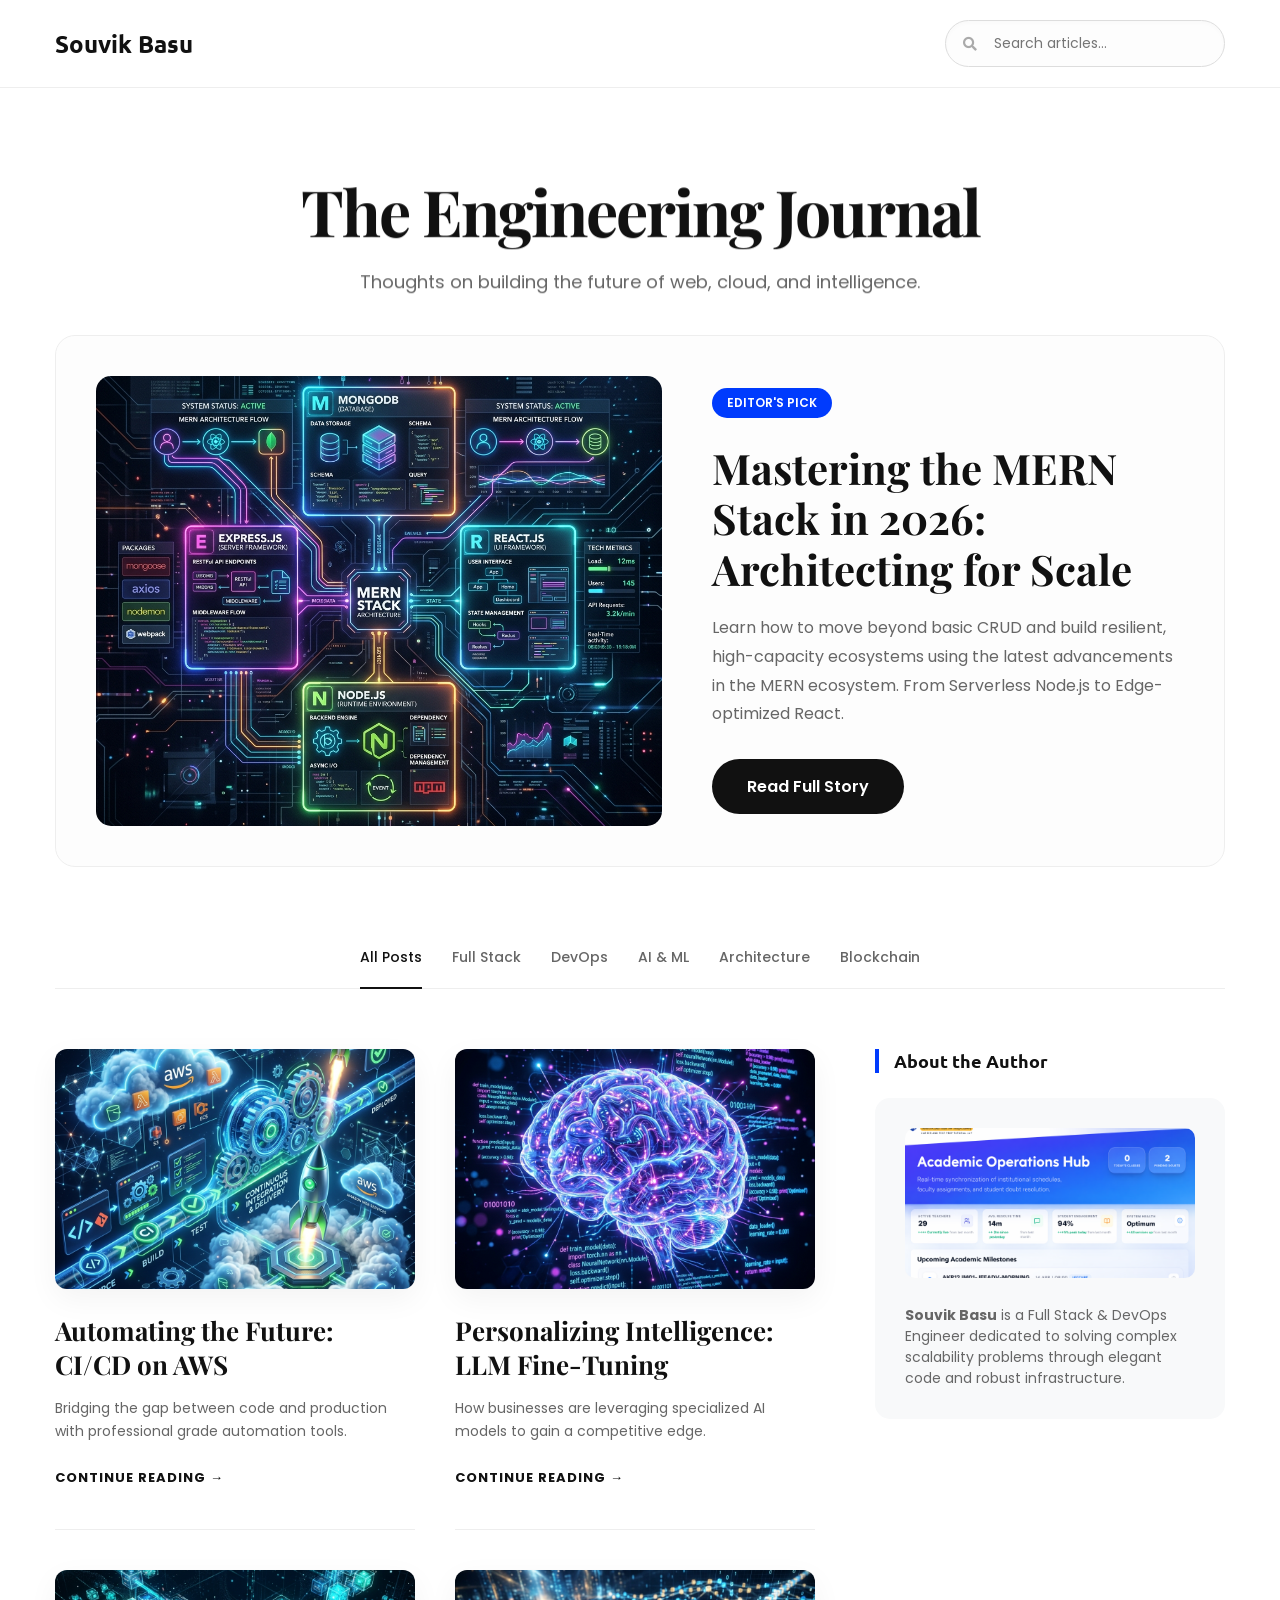
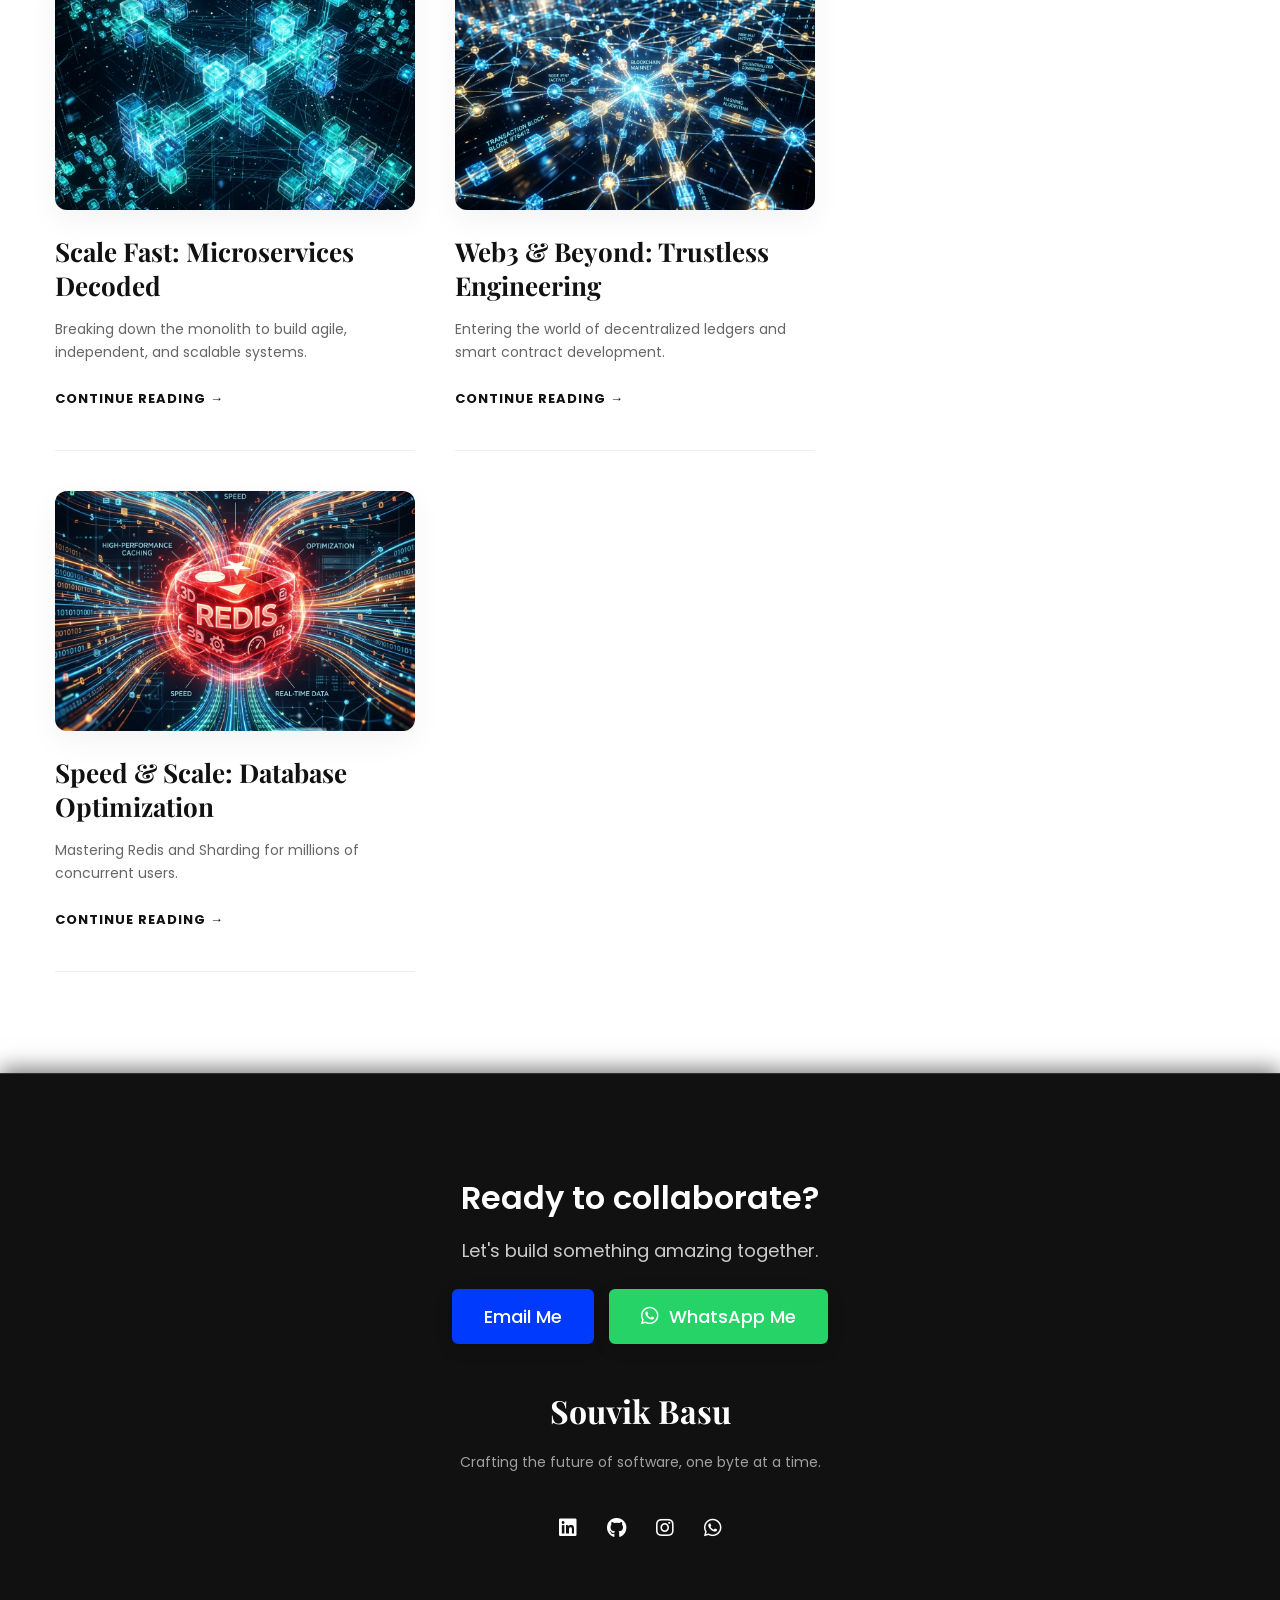
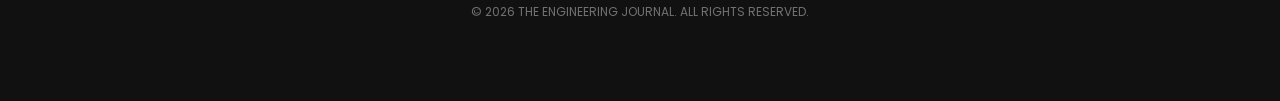
==== commit e9423b41: "feat: implement projects page, add animations and metadata, and clean up deprecated files and assets" ====
--- a/blogs.html
+++ b/blogs.html
@@ -174,7 +174,7 @@
         </div>
     </nav>
 
-    <header class="magazine-header">
+    <header class="magazine-header reveal-on-scroll">
         <div class="max-width">
             <h1>The Engineering Journal</h1>
             <p>Thoughts on building the future of web, cloud, and intelligence.</p>
@@ -183,9 +183,9 @@
 
     <main class="max-width">
         <!-- Featured Article -->
-        <article class="featured-post" id="featured-hero">
+        <article class="featured-post reveal-scale" id="featured-hero">
             <div class="featured-img">
-                <img src="blog images/mern-header.png" alt="MERN Stack">
+                <img src="blog images/mern-header.png" alt="MERN Stack" loading="lazy">
             </div>
             <div class="featured-content">
                 <span class="tag">EDITOR'S PICK</span>
@@ -196,7 +196,7 @@
         </article>
 
         <!-- Filters -->
-        <div class="filter-nav">
+        <div class="filter-nav reveal-on-scroll">
             <a href="#" class="filter-btn active" data-filter="all">All Posts</a>
             <a href="#" class="filter-btn" data-filter="fullstack">Full Stack</a>
             <a href="#" class="filter-btn" data-filter="devops">DevOps</a>
@@ -208,9 +208,9 @@
         <div class="main-layout">
             <div class="blog-grid" id="blog-grid">
                 <!-- Blog 1 (Copy of Featured for Grid) -->
-                <div class="blog-card" data-category="fullstack">
+                <div class="blog-card reveal-scale delay-1" data-category="fullstack">
                     <a href="blog/mern-stack.html" style="text-decoration: none; color: inherit; display: block;">
-                        <div class="blog-img"><img src="blog images/mern-header.png" alt="MERN Stack"></div>
+                        <div class="blog-img"><img src="blog images/mern-header.png" alt="MERN Stack" loading="lazy"></div>
                         <div class="blog-info">
                             <h3>Mastering the MERN Stack in 2026</h3>
                             <p>Deep dive into creating scalable, production-ready applications with modern best practices.</p>
@@ -220,9 +220,9 @@
                 </div>
 
                 <!-- Blog 2 -->
-                <div class="blog-card" data-category="devops">
+                <div class="blog-card reveal-scale delay-2" data-category="devops">
                     <a href="blog/devops-pipeline.html" style="text-decoration: none; color: inherit; display: block;">
-                        <div class="blog-img"><img src="blog images/cicd-header.png" alt="DevOps"></div>
+                        <div class="blog-img"><img src="blog images/cicd-header.png" alt="DevOps" loading="lazy"></div>
                         <div class="blog-info">
                             <h3>Automating the Future: CI/CD on AWS</h3>
                             <p>Bridging the gap between code and production with professional grade automation tools.</p>
@@ -232,9 +232,9 @@
                 </div>
 
                 <!-- Blog 3 -->
-                <div class="blog-card" data-category="ai">
+                <div class="blog-card reveal-scale delay-3" data-category="ai">
                     <a href="blog/ai-finetuning.html" style="text-decoration: none; color: inherit; display: block;">
-                        <div class="blog-img"><img src="blog images/ai-header.png" alt="AI LLM"></div>
+                        <div class="blog-img"><img src="blog images/ai-header.png" alt="AI LLM" loading="lazy"></div>
                         <div class="blog-info">
                             <h3>Personalizing Intelligence: LLM Fine-Tuning</h3>
                             <p>How businesses are leveraging specialized AI models to gain a competitive edge.</p>
@@ -244,9 +244,9 @@
                 </div>
 
                 <!-- Blog 4 -->
-                <div class="blog-card" data-category="architecture">
+                <div class="blog-card reveal-scale delay-1" data-category="architecture">
                     <a href="blog/microservices-architecture.html" style="text-decoration: none; color: inherit; display: block;">
-                        <div class="blog-img"><img src="blog images/micro-header.png" alt="Microservices"></div>
+                        <div class="blog-img"><img src="blog images/micro-header.png" alt="Microservices" loading="lazy"></div>
                         <div class="blog-info">
                             <h3>Scale Fast: Microservices Decoded</h3>
                             <p>Breaking down the monolith to build agile, independent, and scalable systems.</p>
@@ -256,9 +256,9 @@
                 </div>
 
                 <!-- Blog 5 -->
-                <div class="blog-card" data-category="blockchain">
+                <div class="blog-card reveal-scale delay-2" data-category="blockchain">
                     <a href="blog/blockchain-basics.html" style="text-decoration: none; color: inherit; display: block;">
-                        <div class="blog-img"><img src="blog images/blockchain-header.png" alt="Blockchain"></div>
+                        <div class="blog-img"><img src="blog images/blockchain-header.png" alt="Blockchain" loading="lazy"></div>
                         <div class="blog-info">
                             <h3>Web3 & Beyond: Trustless Engineering</h3>
                             <p>Entering the world of decentralized ledgers and smart contract development.</p>
@@ -268,9 +268,9 @@
                 </div>
 
                 <!-- Blog 6 -->
-                <div class="blog-card" data-category="architecture">
+                <div class="blog-card reveal-scale delay-3" data-category="architecture">
                     <a href="blog/database-optimization.html" style="text-decoration: none; color: inherit; display: block;">
-                        <div class="blog-img"><img src="blog images/db-header.png" alt="Database Optimization"></div>
+                        <div class="blog-img"><img src="blog images/db-header.png" alt="Database Optimization" loading="lazy"></div>
                         <div class="blog-info">
                             <h3>Speed & Scale: Database Optimization</h3>
                             <p>Mastering Redis and Sharding for millions of concurrent users.</p>
@@ -281,11 +281,11 @@
             </div>
 
             <!-- Sidebar -->
-            <aside class="sidebar">
+            <aside class="sidebar reveal-right">
                 <div class="sidebar-section">
                     <h4>About the Author</h4>
                     <div class="about-box">
-                        <img src="project images /adhyayanedu.png" alt="Souvik">
+                        <img src="project images /adhyayanedu.png" alt="Souvik" loading="lazy">
                         <p><strong>Souvik Basu</strong> is a Full Stack & DevOps Engineer dedicated to solving complex scalability problems through elegant code and robust infrastructure.</p>
                     </div>
                 </div>
@@ -365,15 +365,28 @@
 
     <footer>
         <div class="max-width">
+            <div class="footer-cta">
+                <h2>Ready to collaborate?</h2>
+                <p>Let's build something amazing together.</p>
+                <div style="display: flex; justify-content: center; gap: 15px; flex-wrap: wrap; align-items: center; margin-bottom: 40px;">
+                    <a href="mailto:bsouvik986@gmail.com" class="footer-cta-btn btn-email">Email Me</a>
+                    <a href="https://wa.me/919851964445" target="_blank" class="footer-cta-btn btn-whatsapp"><i class="fab fa-whatsapp" style="font-size: 20px;"></i> WhatsApp Me</a>
+                </div>
+            </div>
+
             <h2 style="font-family: 'Playfair Display', serif; font-size: 32px; margin-bottom: 20px;">Souvik Basu</h2>
             <p style="opacity: 0.6; font-size: 14px; margin-bottom: 40px;">Crafting the future of software, one byte at a time.</p>
             <div style="display: flex; justify-content: center; gap: 30px; font-size: 20px;">
                 <a href="https://www.linkedin.com/in/souvik-basu-99a4581a2/" target="_blank" style="color: #fff;"><i class="fab fa-linkedin"></i></a>
-                <a href="#" style="color: #fff;"><i class="fab fa-github"></i></a>
-                <a href="#" style="color: #fff;"><i class="fab fa-twitter"></i></a>
+                <a href="https://github.com/thundergod-vicky" target="_blank" style="color: #fff;"><i class="fab fa-github"></i></a>
+                <a href="https://www.instagram.com/commit.push/" target="_blank" style="color: #fff;"><i class="fab fa-instagram"></i></a>
+                <a href="https://wa.me/919851964445" target="_blank" style="color: #fff;"><i class="fab fa-whatsapp"></i></a>
             </div>
             <p style="margin-top: 60px; font-size: 12px; opacity: 0.4;">&copy; 2026 THE ENGINEERING JOURNAL. ALL RIGHTS RESERVED.</p>
         </div>
     </footer>
+
+    <script src="animations.js"></script>
+
 </body>
 </html>
--- a/style.css
+++ b/style.css
@@ -181,7 +181,7 @@
   height: 45px;
   width: 42px;
   background: #003bfd;
-  right: 30px;
+  right: 100px;
   bottom: 10px;
   text-align: center;
   line-height: 45px;
@@ -1057,7 +1057,7 @@
   }
 
   .scroll-up-btn {
-    right: 15px;
+    right: 80px;
     bottom: 15px;
     height: 38px;
     width: 35px;
@@ -1312,4 +1312,760 @@
   width: 100%;
   position: fixed;
   z-index: 100;
+}
+
+/* --- GEMINI AI CHATBOT WIDGET STYLES --- */
+#gemini-chatbot-widget {
+  font-family: 'Poppins', 'Ubuntu', sans-serif;
+  z-index: 99999;
+  position: relative;
+}
+
+/* Launcher Button */
+#chatbot-launcher {
+  position: fixed;
+  bottom: 30px;
+  right: 30px;
+  width: 60px;
+  height: 60px;
+  border-radius: 50%;
+  background: #003bfd;
+  color: #fff;
+  border: none;
+  cursor: pointer;
+  box-shadow: 0 8px 25px rgba(0, 59, 253, 0.4);
+  display: flex;
+  align-items: center;
+  justify-content: center;
+  font-size: 24px;
+  z-index: 99999;
+  transition: all 0.3s cubic-bezier(0.175, 0.885, 0.32, 1.275);
+}
+
+#chatbot-launcher:hover {
+  transform: scale(1.1) rotate(5deg);
+  background: #002ecc;
+  box-shadow: 0 10px 30px rgba(0, 59, 253, 0.6);
+}
+
+#chatbot-launcher.active {
+  background: #222;
+  box-shadow: 0 8px 25px rgba(0, 0, 0, 0.3);
+}
+
+/* Pulsing background ring for launcher */
+#chatbot-launcher .pulse-ring {
+  content: '';
+  position: absolute;
+  top: 0;
+  left: 0;
+  width: 100%;
+  height: 100%;
+  border-radius: 50%;
+  border: 2px dashed rgba(0, 59, 253, 0.5);
+  animation: chatbot-pulse 2s infinite;
+  pointer-events: none;
+}
+
+@keyframes chatbot-pulse {
+  0% {
+    transform: scale(0.95);
+    opacity: 0.8;
+  }
+  50% {
+    transform: scale(1.2);
+    opacity: 0.4;
+  }
+  100% {
+    transform: scale(1.4);
+    opacity: 0;
+  }
+}
+
+/* Chat Window */
+#chatbot-window {
+  position: fixed;
+  bottom: 105px;
+  right: 30px;
+  width: 380px;
+  height: 580px;
+  max-height: calc(100vh - 140px);
+  background: rgba(20, 20, 20, 0.82);
+  backdrop-filter: blur(20px) saturate(180%);
+  -webkit-backdrop-filter: blur(20px) saturate(180%);
+  border: 1px solid rgba(255, 255, 255, 0.1);
+  border-radius: 20px;
+  box-shadow: 0 15px 40px rgba(0, 0, 0, 0.4);
+  display: flex;
+  flex-direction: column;
+  overflow: hidden;
+  z-index: 99998;
+  transition: all 0.4s cubic-bezier(0.165, 0.84, 0.44, 1);
+  transform-origin: bottom right;
+}
+
+#chatbot-window.chatbot-hidden {
+  opacity: 0;
+  visibility: hidden;
+  transform: scale(0.8) translateY(40px);
+  pointer-events: none;
+}
+
+#chatbot-window.chatbot-visible {
+  opacity: 1;
+  visibility: visible;
+  transform: scale(1) translateY(0);
+  pointer-events: auto;
+}
+
+/* Chat Header */
+.chatbot-header {
+  padding: 16px 20px;
+  background: linear-gradient(90deg, rgba(0, 59, 253, 0.85) 0%, rgba(10, 10, 10, 0.2) 100%);
+  border-bottom: 1px solid rgba(255, 255, 255, 0.08);
+  display: flex;
+  align-items: center;
+  justify-content: space-between;
+}
+
+.chatbot-bot-info {
+  display: flex;
+  align-items: center;
+  gap: 12px;
+}
+
+.chatbot-avatar-container {
+  position: relative;
+  width: 40px;
+  height: 40px;
+  border-radius: 50%;
+  background: rgba(255, 255, 255, 0.1);
+  border: 1px solid rgba(255, 255, 255, 0.2);
+  display: flex;
+  align-items: center;
+  justify-content: center;
+}
+
+.chatbot-avatar-icon {
+  color: #fff;
+  font-size: 20px;
+  animation: chatbot-avatar-bounce 3s infinite ease-in-out;
+}
+
+@keyframes chatbot-avatar-bounce {
+  0%, 100% { transform: translateY(0); }
+  50% { transform: translateY(-3px); }
+}
+
+.chatbot-status-dot {
+  position: absolute;
+  bottom: 1px;
+  right: 1px;
+  width: 10px;
+  height: 10px;
+  border-radius: 50%;
+  background: #28a745;
+  border: 2px solid #1a1a1a;
+  box-shadow: 0 0 10px #28a745;
+  animation: chatbot-pulse-green 1.5s infinite;
+}
+
+@keyframes chatbot-pulse-green {
+  0% { box-shadow: 0 0 0 0 rgba(40, 167, 69, 0.7); }
+  70% { box-shadow: 0 0 0 6px rgba(40, 167, 69, 0); }
+  100% { box-shadow: 0 0 0 0 rgba(40, 167, 69, 0); }
+}
+
+.chatbot-title-container h4 {
+  color: #fff;
+  font-size: 16px;
+  font-weight: 600;
+  margin: 0;
+  line-height: 1.2;
+}
+
+.chatbot-status-text {
+  color: rgba(255, 255, 255, 0.6);
+  font-size: 11px;
+}
+
+.chatbot-header-actions {
+  display: flex;
+  gap: 8px;
+}
+
+.chatbot-header-actions button {
+  background: transparent;
+  border: none;
+  color: rgba(255, 255, 255, 0.7);
+  font-size: 16px;
+  cursor: pointer;
+  width: 32px;
+  height: 32px;
+  border-radius: 50%;
+  display: flex;
+  align-items: center;
+  justify-content: center;
+  transition: all 0.2s ease;
+}
+
+.chatbot-header-actions button:hover {
+  background: rgba(255, 255, 255, 0.1);
+  color: #fff;
+}
+
+/* Messages Area */
+#chatbot-messages-container {
+  flex: 1;
+  padding: 20px;
+  overflow-y: auto;
+  display: flex;
+  flex-direction: column;
+  gap: 15px;
+  scroll-behavior: smooth;
+}
+
+/* Scrollbar for chat messages */
+#chatbot-messages-container::-webkit-scrollbar {
+  width: 6px;
+}
+#chatbot-messages-container::-webkit-scrollbar-track {
+  background: transparent;
+}
+#chatbot-messages-container::-webkit-scrollbar-thumb {
+  background: rgba(255, 255, 255, 0.15);
+  border-radius: 3px;
+}
+#chatbot-messages-container::-webkit-scrollbar-thumb:hover {
+  background: rgba(255, 255, 255, 0.3);
+}
+
+.chatbot-message {
+  display: flex;
+  width: 100%;
+}
+
+.chatbot-message-user {
+  justify-content: flex-end;
+}
+
+.chatbot-message-model {
+  justify-content: flex-start;
+}
+
+.chatbot-bubble {
+  max-width: 80%;
+  padding: 12px 16px;
+  border-radius: 16px;
+  font-size: 14px;
+  line-height: 1.5;
+  word-wrap: break-word;
+  animation: chatbot-fade-in-up 0.3s ease;
+}
+
+@keyframes chatbot-fade-in-up {
+  from {
+    opacity: 0;
+    transform: translateY(10px);
+  }
+  to {
+    opacity: 1;
+    transform: translateY(0);
+  }
+}
+
+.chatbot-message-user .chatbot-bubble {
+  background: #003bfd;
+  color: #fff;
+  border-bottom-right-radius: 4px;
+  box-shadow: 0 4px 15px rgba(0, 59, 253, 0.2);
+}
+
+.chatbot-message-model .chatbot-bubble {
+  background: rgba(255, 255, 255, 0.08);
+  color: #f5f5f5;
+  border-bottom-left-radius: 4px;
+  border: 1px solid rgba(255, 255, 255, 0.05);
+}
+
+.chatbot-bubble-system {
+  background: rgba(255, 193, 7, 0.15) !important;
+  color: #ffe066 !important;
+  border: 1px dashed rgba(255, 193, 7, 0.3) !important;
+  font-size: 13px !important;
+  text-align: center;
+  max-width: 90% !important;
+  margin: 0 auto;
+  border-radius: 10px !important;
+}
+
+/* Formatting inside chat bubbles */
+.chatbot-paragraph-spacing {
+  height: 8px;
+}
+
+.chatbot-list {
+  padding-left: 20px;
+  margin: 6px 0;
+}
+
+.chatbot-list li {
+  margin-bottom: 4px;
+  list-style-type: disc;
+}
+
+.chatbot-link {
+  color: #03f8f8;
+  text-decoration: underline;
+  font-weight: 500;
+  transition: color 0.2s ease;
+}
+
+.chatbot-link:hover {
+  color: #fff;
+}
+
+.chatbot-inline-code {
+  background: rgba(255, 255, 255, 0.15);
+  padding: 2px 6px;
+  border-radius: 4px;
+  font-family: monospace;
+  font-size: 12px;
+}
+
+.chatbot-code-block {
+  background: rgba(0, 0, 0, 0.5);
+  padding: 10px;
+  border-radius: 8px;
+  overflow-x: auto;
+  margin: 8px 0;
+  font-family: monospace;
+  font-size: 12px;
+  border: 1px solid rgba(255, 255, 255, 0.05);
+}
+
+/* Suggestion Chips */
+#chatbot-suggestions {
+  display: flex;
+  flex-direction: column;
+  gap: 8px;
+  margin-top: 10px;
+  width: 100%;
+}
+
+.chatbot-chip {
+  background: rgba(255, 255, 255, 0.06);
+  border: 1px solid rgba(255, 255, 255, 0.1);
+  color: #f5f5f5;
+  padding: 10px 14px;
+  border-radius: 20px;
+  font-size: 13px;
+  cursor: pointer;
+  text-align: left;
+  transition: all 0.2s ease;
+  font-family: inherit;
+  display: flex;
+  align-items: center;
+  gap: 8px;
+  width: 100%;
+}
+
+.chatbot-chip:hover {
+  background: rgba(0, 59, 253, 0.15);
+  border-color: #003bfd;
+  transform: translateX(4px);
+}
+
+/* Input Form styling */
+#chatbot-input-form {
+  padding: 15px;
+  background: rgba(10, 10, 10, 0.4);
+  border-top: 1px solid rgba(255, 255, 255, 0.08);
+  display: flex;
+  align-items: flex-end;
+  gap: 10px;
+}
+
+#chatbot-user-input {
+  flex: 1;
+  background: rgba(255, 255, 255, 0.05);
+  border: 1px solid rgba(255, 255, 255, 0.1);
+  border-radius: 12px;
+  color: #fff;
+  padding: 10px 14px;
+  font-size: 14px;
+  font-family: inherit;
+  resize: none;
+  outline: none;
+  max-height: 120px;
+  transition: border-color 0.2s ease, background-color 0.2s ease;
+}
+
+#chatbot-user-input:focus {
+  border-color: #003bfd;
+  background: rgba(255, 255, 255, 0.08);
+}
+
+#chatbot-send-btn {
+  background: #003bfd;
+  color: #fff;
+  border: none;
+  width: 38px;
+  height: 38px;
+  border-radius: 10px;
+  cursor: pointer;
+  display: flex;
+  align-items: center;
+  justify-content: center;
+  transition: all 0.2s ease;
+  flex-shrink: 0;
+  margin-bottom: 1px;
+}
+
+#chatbot-send-btn:hover:not(:disabled) {
+  background: #002ecc;
+  transform: scale(1.05);
+}
+
+#chatbot-send-btn:disabled {
+  background: rgba(255, 255, 255, 0.05);
+  color: rgba(255, 255, 255, 0.2);
+  cursor: not-allowed;
+  border: 1px solid rgba(255, 255, 255, 0.03);
+}
+
+/* Typing Indicator Animation */
+.typing-bubble {
+  display: flex;
+  align-items: center;
+  gap: 4px;
+  padding: 12px 18px !important;
+}
+
+.typing-dot {
+  width: 6px;
+  height: 6px;
+  background: rgba(255, 255, 255, 0.6);
+  border-radius: 50%;
+  animation: chatbot-bounce 1.4s infinite ease-in-out both;
+}
+
+.typing-dot:nth-child(1) { animation-delay: -0.32s; }
+.typing-dot:nth-child(2) { animation-delay: -0.16s; }
+
+@keyframes chatbot-bounce {
+  0%, 80%, 100% { transform: scale(0); }
+  40% { transform: scale(1.0); }
+}
+
+/* Settings Overlay */
+#chatbot-settings-overlay {
+  position: absolute;
+  top: 0;
+  left: 0;
+  width: 100%;
+  height: 100%;
+  background: rgba(10, 10, 10, 0.9);
+  backdrop-filter: blur(10px);
+  -webkit-backdrop-filter: blur(10px);
+  display: flex;
+  align-items: center;
+  justify-content: center;
+  padding: 20px;
+  z-index: 100;
+  transition: all 0.3s ease;
+}
+
+#chatbot-settings-overlay.settings-hidden {
+  opacity: 0;
+  visibility: hidden;
+  pointer-events: none;
+}
+
+.settings-card {
+  width: 100%;
+  background: #1a1a1a;
+  border: 1px solid rgba(255, 255, 255, 0.1);
+  border-radius: 16px;
+  padding: 20px;
+  box-shadow: 0 10px 30px rgba(0,0,0,0.5);
+  animation: chatbot-fade-in-up 0.3s ease;
+}
+
+.settings-card h4 {
+  color: #fff;
+  margin-top: 0;
+  margin-bottom: 10px;
+  font-size: 16px;
+}
+
+.settings-desc {
+  color: #aaa;
+  font-size: 12px;
+  line-height: 1.4;
+  margin-bottom: 20px;
+}
+
+.settings-input-group {
+  margin-bottom: 20px;
+  display: flex;
+  flex-direction: column;
+  gap: 8px;
+}
+
+.settings-input-group label {
+  color: #eee;
+  font-size: 13px;
+  font-weight: 500;
+}
+
+.settings-input-group input {
+  background: rgba(255, 255, 255, 0.05);
+  border: 1px solid rgba(255, 255, 255, 0.15);
+  border-radius: 8px;
+  padding: 10px;
+  color: #fff;
+  font-size: 13px;
+  outline: none;
+}
+
+.settings-input-group input:focus {
+  border-color: #003bfd;
+}
+
+.settings-input-group small {
+  color: #888;
+  font-size: 11px;
+}
+
+.settings-input-group small a {
+  color: #003bfd;
+  text-decoration: underline;
+}
+
+.settings-actions {
+  display: flex;
+  justify-content: flex-end;
+  gap: 10px;
+}
+
+.settings-actions button {
+  padding: 8px 16px;
+  border-radius: 8px;
+  font-size: 13px;
+  font-weight: 500;
+  cursor: pointer;
+  border: none;
+  font-family: inherit;
+  transition: all 0.2s ease;
+}
+
+.settings-actions .btn-secondary {
+  background: transparent;
+  color: #aaa;
+}
+
+.settings-actions .btn-secondary:hover {
+  color: #fff;
+}
+
+.settings-actions .btn-primary {
+  background: #003bfd;
+  color: #fff;
+}
+
+.settings-actions .btn-primary:hover {
+  background: #002ecc;
+}
+
+/* Mobile Responsiveness */
+@media (max-width: 500px) {
+  #chatbot-window {
+    width: calc(100vw - 30px);
+    right: 15px;
+    left: 15px;
+    bottom: 100px;
+    height: 520px;
+  }
+  
+  #chatbot-launcher {
+    bottom: 20px;
+    right: 20px;
+  }
+}
+
+/* --- PREMIUM VISUAL EFFECTS & ANIMATIONS --- */
+
+/* Scroll Reveal Base States */
+.reveal-on-scroll {
+  opacity: 0;
+  transform: translateY(40px);
+  transition: opacity 1s cubic-bezier(0.16, 1, 0.3, 1), transform 1s cubic-bezier(0.16, 1, 0.3, 1);
+  will-change: transform, opacity;
+}
+
+.reveal-left {
+  opacity: 0;
+  transform: translateX(-60px);
+  transition: opacity 1s cubic-bezier(0.16, 1, 0.3, 1), transform 1s cubic-bezier(0.16, 1, 0.3, 1);
+  will-change: transform, opacity;
+}
+
+.reveal-right {
+  opacity: 0;
+  transform: translateX(60px);
+  transition: opacity 1s cubic-bezier(0.16, 1, 0.3, 1), transform 1s cubic-bezier(0.16, 1, 0.3, 1);
+  will-change: transform, opacity;
+}
+
+.reveal-scale {
+  opacity: 0;
+  transform: scale(0.9);
+  transition: opacity 1s cubic-bezier(0.16, 1, 0.3, 1), transform 1s cubic-bezier(0.16, 1, 0.3, 1);
+  will-change: transform, opacity;
+}
+
+/* Scroll Reveal Active States */
+.reveal-visible {
+  opacity: 1 !important;
+  transform: translate(0) scale(1) !important;
+}
+
+/* Staggered Delay Utilities */
+.delay-1 { transition-delay: 0.1s; }
+.delay-2 { transition-delay: 0.2s; }
+.delay-3 { transition-delay: 0.3s; }
+.delay-4 { transition-delay: 0.4s; }
+.delay-5 { transition-delay: 0.5s; }
+
+/* Interactive 3D Cursor Glow Cards */
+.glow-card {
+  position: relative;
+  transition: transform 0.3s cubic-bezier(0.25, 1, 0.5, 1), box-shadow 0.3s cubic-bezier(0.25, 1, 0.5, 1) !important;
+  transform-style: preserve-3d;
+  will-change: transform;
+}
+
+.glow-card::before {
+  content: '';
+  position: absolute;
+  top: 0;
+  left: 0;
+  right: 0;
+  bottom: 0;
+  border-radius: inherit;
+  background: radial-gradient(
+    300px circle at var(--mouse-x, -1000px) var(--mouse-y, -1000px),
+    rgba(0, 59, 253, 0.08),
+    transparent 80%
+  );
+  z-index: 2;
+  pointer-events: none;
+  transition: opacity 0.3s ease;
+}
+
+/* Hero Mesh Glow Backdrop */
+.home {
+  position: relative;
+  overflow: hidden;
+}
+
+.hero-mesh-glow {
+  position: absolute;
+  top: 0;
+  left: 0;
+  right: 0;
+  bottom: 0;
+  pointer-events: none;
+  z-index: 1;
+  background: radial-gradient(
+    600px circle at var(--hero-glow-x, 50%) var(--hero-glow-y, 50%),
+    rgba(0, 59, 253, 0.12),
+    transparent 80%
+  );
+  mix-blend-mode: screen;
+  will-change: background;
+}
+
+/* Home hero text layering to keep above background glow */
+.home-content {
+  position: relative;
+  z-index: 2;
+}
+
+/* Smooth Magnet transitions on elements */
+.social-link-btn, .filter-btn, .menu-btn {
+  transition: transform 0.2s cubic-bezier(0.25, 1, 0.5, 1), background-color 0.2s ease, color 0.2s ease !important;
+  will-change: transform;
+}
+
+/* Smooth Rearranging Transitions for Portfolio Filters */
+.projects-gallery {
+  transition: all 0.5s cubic-bezier(0.25, 1, 0.5, 1);
+}
+
+.project-item {
+  transition: opacity 0.4s cubic-bezier(0.25, 1, 0.5, 1), transform 0.4s cubic-bezier(0.25, 1, 0.5, 1), display 0.4s ease !important;
+}
+
+/* Premium Footer CTA Buttons & Styling */
+.footer-cta {
+  margin-top: 20px;
+  margin-bottom: 45px;
+  text-align: center;
+}
+
+.footer-cta h2 {
+  font-size: 32px;
+  font-weight: 600;
+  margin-bottom: 15px;
+  color: #fff;
+}
+
+.footer-cta p {
+  font-size: 18px;
+  color: #ccc;
+  margin-bottom: 25px;
+}
+
+.footer-cta-btn {
+  display: inline-flex !important;
+  align-items: center;
+  justify-content: center;
+  gap: 10px;
+  padding: 12px 30px;
+  border-radius: 6px;
+  font-size: 18px;
+  font-weight: 500;
+  text-decoration: none;
+  transition: all 0.3s cubic-bezier(0.25, 1, 0.5, 1);
+  box-shadow: 0 4px 15px rgba(0, 0, 0, 0.2);
+}
+
+.footer-cta-btn.btn-email {
+  background: #003bfd;
+  color: #fff;
+  border: 2px solid #003bfd;
+}
+
+.footer-cta-btn.btn-email:hover {
+  background: transparent !important;
+  color: #003bfd !important;
+  border-color: #003bfd !important;
+  transform: translateY(-3px) scale(1.03);
+  box-shadow: 0 8px 25px rgba(0, 59, 253, 0.3);
+}
+
+.footer-cta-btn.btn-whatsapp {
+  background: #25d366;
+  color: #fff;
+  border: 2px solid #25d366;
+}
+
+.footer-cta-btn.btn-whatsapp:hover {
+  background: transparent !important;
+  color: #25d366 !important;
+  border-color: #25d366 !important;
+  transform: translateY(-3px) scale(1.03);
+  box-shadow: 0 8px 25px rgba(37, 211, 102, 0.3);
 }
